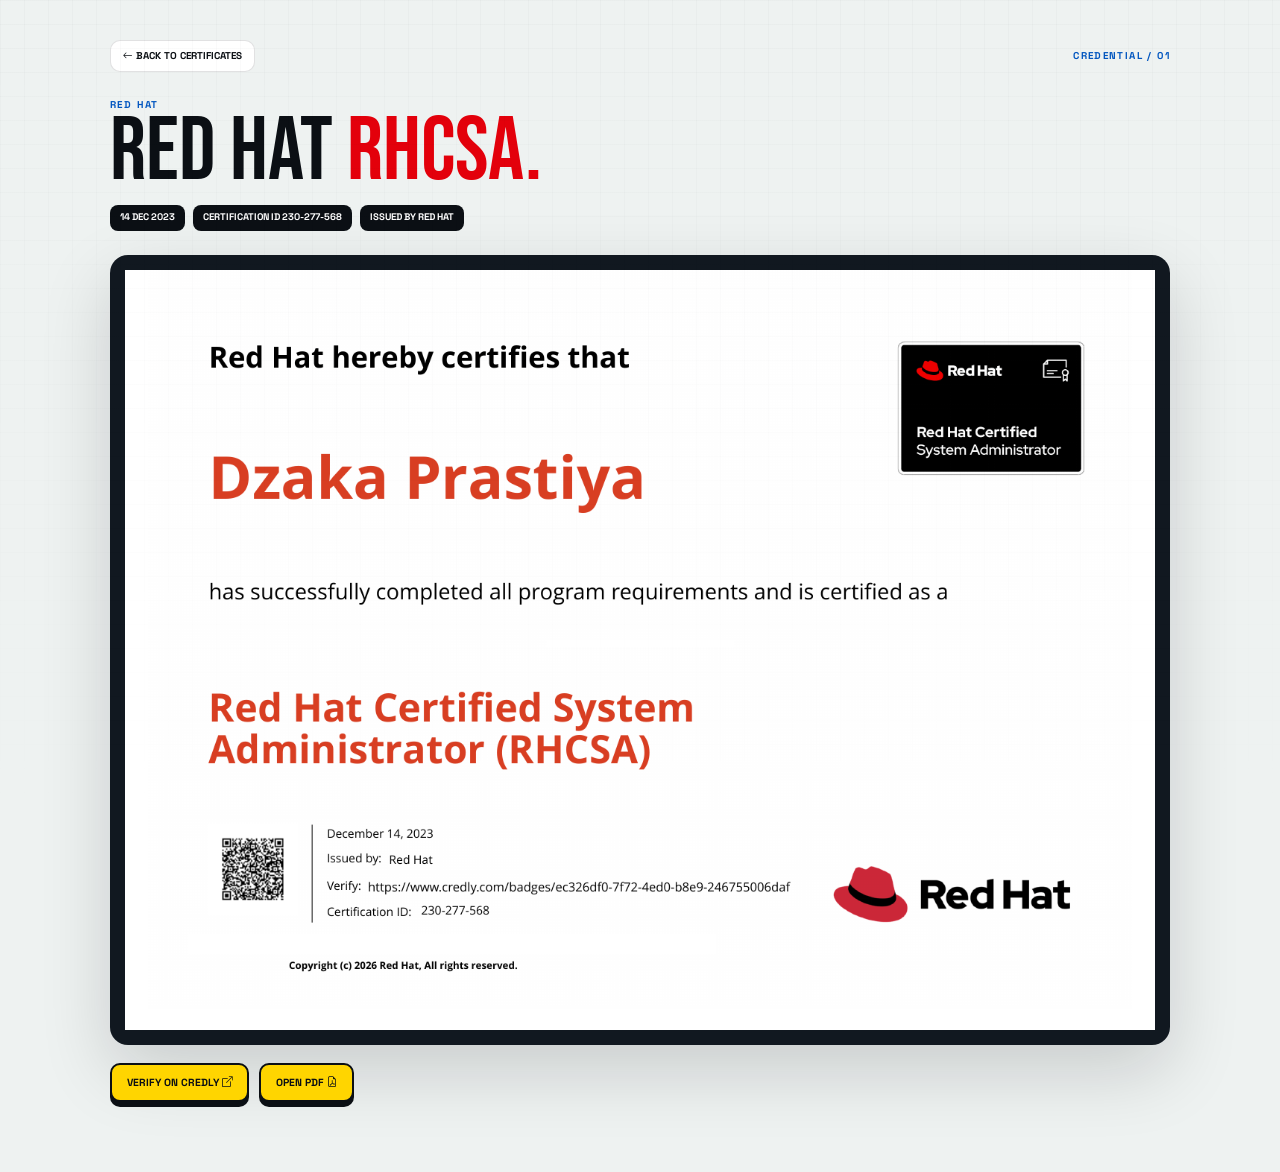
==== certificate_rhcsa.html @ 118bd5fe "Initial commit: Redesigned portfolio hero component" ====
<!DOCTYPE html>
<html lang="id"><head><meta charset="utf-8"><meta name="viewport" content="width=device-width, initial-scale=1"><title>RHCSA — Dzaka Prastiya</title><link rel="icon" href="assets/img/decor/logo.svg"><link href="https://fonts.googleapis.com/css2?family=Bebas+Neue&family=Inter:wght@400;600;700;800&family=Space+Grotesk:wght@500;700;800&display=swap" rel="stylesheet"><link href="assets/vendor/bootstrap-icons/bootstrap-icons.css" rel="stylesheet"><link href="assets/css/style.css" rel="stylesheet"><style>body{background:#eef2f1}.cert-detail{max-width:1100px;margin:auto;padding:40px 20px 70px}.top{display:flex;justify-content:space-between;align-items:center;gap:15px;margin-bottom:28px}.back{font:800 .62rem/1 var(--grotesk);padding:10px 12px;background:#fff;border-radius:10px;border:1px solid var(--line)}.code{font:800 .62rem/1 var(--grotesk);letter-spacing:.14em;color:var(--blue)}.cert-detail h1{font:400 clamp(3.2rem,7vw,6rem)/.84 var(--display);margin:5px 0}.cert-detail h1 span{color:var(--red)}.cert-meta{display:flex;flex-wrap:wrap;gap:8px;margin:15px 0 24px}.cert-meta span{padding:8px 10px;background:var(--ink);color:#fff;border-radius:8px;font:700 .6rem/1 var(--grotesk)}.cert-view{background:#111820;border-radius:18px;padding:15px;box-shadow:var(--shadow)}.cert-view img{width:100%;max-height:760px;object-fit:contain;background:#fff}.cert-actions{display:flex;gap:10px;flex-wrap:wrap;margin-top:18px}.cert-actions a{padding:12px 15px;border-radius:10px;border:2px solid var(--ink);background:var(--yellow);box-shadow:0 5px 0 var(--ink);font:800 .65rem/1 var(--grotesk)}</style></head><body><main class="cert-detail"><div class="top"><a class="back" href="index.html#certificates"><i class="bi bi-arrow-left"></i> BACK TO CERTIFICATES</a><div class="code">CREDENTIAL / 01</div></div><div class="code">RED HAT</div><h1>RED HAT <span>RHCSA.</span></h1><div class="cert-meta"><span>14 DEC 2023</span><span>CERTIFICATION ID 230-277-568</span><span>ISSUED BY RED HAT</span></div><div class="cert-view"><img src="assets/img/certificates/rhcsa.png" alt="Sertifikat Red Hat Certified System Administrator Dzaka Prastiya"></div><div class="cert-actions"><a href="https://www.credly.com/badges/ec326df0-7f72-4ed0-b8e9-246755006daf" target="_blank" rel="noopener noreferrer">VERIFY ON CREDLY <i class="bi bi-box-arrow-up-right"></i></a><a href="assets/img/certificates/RHCSA-Dzaka.pdf" target="_blank">OPEN PDF <i class="bi bi-file-earmark-pdf"></i></a></div></main></body></html>
---- assets/css/style.css ----
/*
  Dzaka Prastiya Portfolio UI
  ------------------------------------------
  UI layer dirombak total, tetapi class/ID hooks yang dibutuhkan
  main.js (navbar, scrollto, typed, Waypoint, Isotope, GLightbox,
  Swiper, AOS, PureCounter, back-to-top) tetap dipertahankan.
*/

:root {
  --ink: #0b0f14;
  --ink-2: #111820;
  --paper: #f3f5f4;
  --paper-2: #e7ece9;
  --white: #ffffff;
  --yellow: #ffd500;
  --red: #e3000b;
  --blue: #0055bf;
  --green: #00a651;
  --muted: #6c737d;
  --line: rgba(11, 15, 20, .12);
  --line-dark: rgba(255,255,255,.13);
  --shadow: 0 26px 70px rgba(11, 15, 20, .16);
  --shadow-sm: 0 10px 28px rgba(11, 15, 20, .12);
  --radius: 20px;
  --sans: "Inter", sans-serif;
  --grotesk: "Space Grotesk", sans-serif;
  --display: "Bebas Neue", sans-serif;
  --sidebar: 292px;
}

html { scroll-behavior: smooth; }
body {
  margin: 0;
  font-family: var(--sans);
  color: var(--ink);
  background: var(--paper);
  overflow-x: hidden;
}
body::before {
  content: "";
  position: fixed;
  inset: 0;
  pointer-events: none;
  z-index: 0;
  background:
    linear-gradient(rgba(11,15,20,.018) 1px, transparent 1px),
    linear-gradient(90deg, rgba(11,15,20,.018) 1px, transparent 1px);
  background-size: 24px 24px;
  mask-image: linear-gradient(to bottom, black, transparent 94%);
}
* { box-sizing: border-box; }
a { text-decoration: none; color: inherit; }
img { display: block; max-width: 100%; }
button, input, textarea { font: inherit; }
section { scroll-margin-top: 20px; position: relative; }
::selection { background: var(--yellow); color: var(--ink); }

.workshop-noise {
  position: fixed;
  inset: 0;
  pointer-events: none;
  z-index: 9996;
  opacity: .04;
  background-image: url("data:image/svg+xml,%3Csvg xmlns='http://www.w3.org/2000/svg' width='180' height='180' viewBox='0 0 180 180'%3E%3Cfilter id='n'%3E%3CfeTurbulence type='fractalNoise' baseFrequency='.85' numOctaves='4' stitchTiles='stitch'/%3E%3C/filter%3E%3Crect width='100%25' height='100%25' filter='url(%23n)' opacity='.23'/%3E%3C/svg%3E");
}
.cursor-dot {
  position: fixed;
  left: 0; top: 0;
  width: 18px; height: 18px;
  border: 2px solid var(--yellow);
  background: rgba(255,213,0,.10);
  border-radius: 4px;
  transform: translate3d(-100px,-100px,0);
  pointer-events: none;
  z-index: 10000;
  transition: width .18s, height .18s, border-radius .18s, background .18s, margin .18s;
  margin: -9px 0 0 -9px;
}
.cursor-dot::before {
  content: "";
  position: absolute;
  width: 5px; height: 5px;
  border-radius: 50%;
  background: var(--yellow);
  top: 4px; left: 4px;
}
.cursor-dot.is-hovering {
  width: 32px; height: 32px; margin: -16px 0 0 -16px;
  border-radius: 50%;
  background: rgba(255,213,0,.18);
}

/* ===== Sidebar / Navbar ===== */
#header {
  position: fixed;
  inset: 0 auto 0 0;
  width: var(--sidebar);
  padding: 24px 18px;
  background: var(--ink);
  color: var(--white);
  z-index: 9997;
  border-right: 1px solid rgba(255,255,255,.08);
  overflow-y: auto;
  box-shadow: 18px 0 50px rgba(0,0,0,.12);
}
.header-inner { min-height: 100%; }
.profile { text-align: left; padding: 2px 8px 18px; }
.profile-frame {
  position: relative;
  width: 116px; height: 116px;
  padding: 8px;
  margin: 0 auto 14px;
  background: var(--yellow);
  clip-path: polygon(7% 0,93% 0,100% 7%,100% 93%,93% 100%,7% 100%,0 93%,0 7%);
  box-shadow: 0 12px 0 rgba(0,0,0,.24);
}
.profile-frame img {
  width: 100%; height: 100%; object-fit: cover; object-position: 50% 32%;
  clip-path: polygon(5% 0,95% 0,100% 5%,100% 95%,95% 100%,5% 100%,0 95%,0 5%);
}
.profile-corner { position: absolute; width: 7px; height: 7px; border-radius: 50%; background: rgba(255,255,255,.8); z-index: 2; }
.profile-corner--tl { top: 12px; left: 12px; }
.profile-corner--tr { top: 12px; right: 12px; }
.profile-corner--bl { bottom: 12px; left: 12px; }
.profile-corner--br { bottom: 12px; right: 12px; }
.profile-kicker { text-align:center; color: var(--yellow); font: 700 .68rem/1 var(--grotesk); letter-spacing:.18em; }
.profile h1 { margin: 8px 0 5px; font: 400 2.25rem/.84 var(--display); letter-spacing:.02em; text-align:center; }
.profile h1 span { color: var(--white); }
.profile-role { margin: 10px 0 0; color: rgba(255,255,255,.55); font: 600 .64rem/1.55 var(--grotesk); letter-spacing:.16em; text-align:center; }
.profile .social-links a {
  display:inline-flex; align-items:center; justify-content:center;
  width:38px; height:38px; margin:0 3px;
  border:1px solid rgba(255,255,255,.13); color:#fff; background:#121921;
  border-radius:10px; transition:.25s;
}
.profile .social-links a:hover { transform:translateY(-3px); background:var(--yellow); color:var(--ink); border-color:var(--yellow); }
.nav-section-label { padding: 15px 12px 9px; color:rgba(255,255,255,.34); font:700 .6rem/1 var(--grotesk); letter-spacing:.18em; }
.nav-menu { padding: 0; }
.nav-menu * { margin:0; padding:0; list-style:none; }
.nav-menu ul { display:grid; gap:4px; }
.nav-menu a {
  display:grid; grid-template-columns:22px 1fr auto; gap:11px; align-items:center;
  padding:12px 12px; color:rgba(255,255,255,.57); border:1px solid transparent;
  border-radius:12px; font:600 .82rem/1 var(--grotesk); transition:.25s;
}
.nav-menu a i { font-size: 18px; color:rgba(255,255,255,.32); transition:.25s; }
.nav-menu a b { font:600 .6rem/1 var(--grotesk); color:rgba(255,255,255,.2); }
.nav-menu a:hover, .nav-menu .active { color:var(--ink); background:var(--yellow); border-color:var(--yellow); transform:translateX(4px); }
.nav-menu a:hover i, .nav-menu .active i, .nav-menu a:hover b, .nav-menu .active b { color:var(--ink); }
.sidebar-footer { padding:16px 10px 6px; border-top:1px solid rgba(255,255,255,.08); }
.status-line { display:flex; align-items:center; gap:7px; color:rgba(255,255,255,.7); font:700 .57rem/1.2 var(--grotesk); letter-spacing:.08em; }
.status-dot { width:7px; height:7px; display:inline-block; border-radius:50%; background:var(--green); box-shadow:0 0 0 5px rgba(0,166,81,.1), 0 0 18px rgba(0,166,81,.6); }
.sidebar-footer small { display:block; margin-top:8px; color:rgba(255,255,255,.3); font-size:.65rem; }
.mobile-nav-toggle {
  position:fixed; right:16px; top:16px; z-index:9999; width:46px; height:46px;
  display:flex; align-items:center; justify-content:center; color:var(--ink); background:var(--yellow);
  border:2px solid var(--ink); border-radius:12px; box-shadow:0 6px 0 var(--ink); cursor:pointer;
}
.mobile-nav-active { overflow:hidden; }

#main { margin-left: var(--sidebar); min-width:0; position:relative; z-index:1; }
.container-fluid { width:100%; padding-left:clamp(22px,4vw,72px); padding-right:clamp(22px,4vw,72px); }
.section-shell { max-width: 1420px; margin:0 auto; }
.section-block { padding: 110px 0; }
.section-dark { background:var(--ink); color:var(--white); }
.section-blueprint { background: linear-gradient(180deg,#eaf1f8 0%,#f3f5f4 100%); }
.section-contact { background:var(--ink-2); color:var(--white); }
.section-code { color:var(--blue); font:700 .67rem/1 var(--grotesk); letter-spacing:.16em; }
.section-heading { max-width:900px; margin-bottom:48px; }
.section-heading--light .section-code { color:var(--yellow); }
.section-heading h2 { margin:10px 0 12px; font:400 clamp(3rem,7vw,6rem)/.84 var(--display); letter-spacing:.02em; }
.section-heading h2 span { color:var(--red); }
.section-heading--light h2 span { color:var(--yellow); }
.section-heading p { max-width:760px; margin:0; color:var(--muted); font-size:.95rem; line-height:1.9; }
.section-heading--light p { color:rgba(255,255,255,.56); }

/* ===== Hero ===== */
.hero-section { min-height:100vh; background:var(--paper); overflow:hidden; }
.hero-grid-bg {
  position:absolute; inset:0; opacity:.75;
  background:
    linear-gradient(rgba(0,85,191,.08) 1px, transparent 1px),
    linear-gradient(90deg, rgba(0,85,191,.08) 1px, transparent 1px);
  background-size:40px 40px;
  mask-image:linear-gradient(to right, black 0%,black 50%,transparent 93%);
}
.hero-grid-glow {
  position:absolute; width:60vw; height:60vw; max-width:850px; max-height:850px; right:-10%; top:8%;
  background:radial-gradient(circle,rgba(255,213,0,.26),rgba(0,85,191,.08) 35%,transparent 70%);
  filter:blur(4px);
}
.hero-shell { position:relative; z-index:2; padding-top:80px; padding-bottom:50px; }
.hero-eyebrow { display:flex; align-items:center; gap:10px; margin:22px 0 18px; color:#626a74; font:700 .68rem/1 var(--grotesk); letter-spacing:.16em; }
.hero-title { margin:0; font:400 clamp(4.6rem,10vw,9rem)/.77 var(--display); letter-spacing:.025em; }
.hero-title span { color:var(--red); -webkit-text-stroke:1px var(--ink); text-shadow:6px 7px 0 rgba(11,15,20,.11); }
.hero-copy { max-width:720px; margin:28px 0 0; color:#5d6570; font-size:1rem; line-height:1.9; }
.hero-copy strong { color:var(--ink); }
.hero-actions { display:flex; flex-wrap:wrap; gap:12px; margin-top:30px; }
.btn-brick {
  position:relative; display:inline-flex; align-items:center; justify-content:center; gap:9px;
  min-height:52px; padding:0 20px; border-radius:12px; border:2px solid var(--ink);
  font:800 .76rem/1 var(--grotesk); letter-spacing:.08em; box-shadow:0 7px 0 var(--ink); transition:.18s;
}
.btn-brick:hover { color:var(--ink); transform:translateY(-3px); box-shadow:0 10px 0 var(--ink); }
.btn-brick:active { transform:translateY(2px); box-shadow:0 3px 0 var(--ink); }
.btn-yellow { background:var(--yellow); color:var(--ink); }
.btn-dark { background:var(--ink); color:var(--white); }
.btn-dark:hover { color:var(--white); }
.btn-stud { width:9px; height:9px; border-radius:50%; background:rgba(255,255,255,.7); box-shadow:inset 0 -1px 0 rgba(11,15,20,.22); }
.btn-yellow .btn-stud { background:rgba(11,15,20,.16); }
.hero-stats { display:grid; grid-template-columns:repeat(3,1fr); max-width:760px; border-top:1px solid var(--line); margin-top:42px; }
.hero-stats > div { padding:14px 15px 0 0; min-width:0; }
.hero-stats span { display:block; color:#9299a0; font:700 .57rem/1 var(--grotesk); letter-spacing:.16em; }
.hero-stats strong { display:block; margin-top:7px; font:700 .72rem/1.25 var(--grotesk); }
.hero-portrait-wrap { position:relative; max-width:520px; margin:0 auto; padding:30px 0 50px; }
.portrait-card { position:relative; background:transparent; border:none; box-shadow:none; }
.portrait-status { position:absolute; top:16px; left:16px; z-index:5; display:flex; align-items:center; gap:8px; }
.status-led { display:inline-block; width:8px; height:8px; border-radius:50%; background:var(--green); box-shadow:0 0 0 4px rgba(0,166,81,.15), 0 0 12px rgba(0,166,81,.6); animation:led-pulse 2s ease-in-out infinite; }
.status-text { color:var(--ink); font:700 .57rem/1 var(--grotesk); letter-spacing:.12em; }
.portrait-image-wrap { position:relative; overflow:hidden; background:#2a3d4d; aspect-ratio:.75; border:10px solid #3d4d5c; border-radius:8px; box-shadow:0 20px 50px rgba(11,15,20,.18), inset 0 1px 0 rgba(255,255,255,.08); transform:rotate(1.2deg); animation:portrait-frame-in 0.8s cubic-bezier(.2,.8,.2,1); transition:transform .5s cubic-bezier(.2,.8,.2,1), box-shadow .5s; }
.portrait-image-wrap:hover { transform:rotate(1.2deg) scale(1.015); box-shadow:0 28px 65px rgba(11,15,20,.26), inset 0 1px 0 rgba(255,255,255,.12); }
.portrait-image-wrap img { width:100%; height:100%; object-fit:cover; object-position:50% 37%; filter:saturate(.98) contrast(1.02); animation:portrait-fade-in 0.9s cubic-bezier(.2,.8,.2,1) 0.15s both; transition:transform .5s cubic-bezier(.2,.8,.2,1); }
.portrait-image-wrap:hover img { transform:scale(1.015); }
.portrait-info { margin-top:18px; padding:0 4px; animation:portrait-info-in 0.6s cubic-bezier(.2,.8,.2,1) 0.35s both; }
.portrait-name { margin:0; color:var(--ink); font:800 1.35rem/1.1 var(--grotesk); letter-spacing:.06em; }
.portrait-title { margin:5px 0 12px; color:var(--muted); font:700 .78rem/1.3 var(--grotesk); letter-spacing:.08em; text-transform:uppercase; }
.portrait-meta { display:flex; flex-wrap:wrap; gap:6px; margin-bottom:10px; }
.portrait-meta span { padding:4px 7px; border-radius:6px; border:1px solid rgba(11,15,20,.14); background:#f8f9f8; color:#5b636d; font:600 .55rem/1 var(--grotesk); letter-spacing:.08em; text-transform:uppercase; }
.portrait-location { color:#868e98; font:500 .68rem/1.4 var(--grotesk); letter-spacing:.05em; }
.portrait-accent-brick { position:absolute; z-index:2; display:grid; gap:6px; }
.portrait-accent-brick span { width:28px; height:22px; border-radius:5px; border:2px solid var(--ink); box-shadow:0 3px 0 var(--ink); position:relative; }
.portrait-accent-brick span::before { content:""; position:absolute; width:7px; height:7px; border-radius:50%; top:3px; left:4px; background:rgba(255,255,255,.5); box-shadow:12px 0 0 rgba(255,255,255,.5); }
.portrait-accent-brick--top { right:12px; top:8px; grid-template-columns:28px; }
.portrait-accent-brick--top span { background:var(--yellow); }
.portrait-accent-brick--bottom { left:12px; bottom:-25px; grid-template-columns:repeat(2,28px); }
.portrait-accent-brick--bottom span:nth-child(1) { background:var(--red); }
.portrait-accent-brick--bottom span:nth-child(2) { background:var(--blue); }

/* ===== Cards / About ===== */
.about-grid { display:grid; grid-template-columns:1.4fr .7fr .7fr; gap:18px; }
.lego-card { position:relative; overflow:hidden; background:var(--white); border:1px solid rgba(11,15,20,.08); border-radius:var(--radius); box-shadow:var(--shadow-sm); }
.brick-topline { display:flex; gap:9px; padding:13px 15px 4px; }
.brick-topline span { width:17px; height:17px; border-radius:50%; background:var(--yellow); box-shadow:inset 0 -2px 2px rgba(11,15,20,.17); }
.about-card { padding:0 24px 26px; }
.about-card--large h3 { max-width:600px; font:700 clamp(1.8rem,4vw,3.2rem)/1 var(--grotesk); margin:11px 0 14px; }
.about-card p { color:#5b636d; line-height:1.85; font-size:.93rem; }
.card-code { margin-top:15px; color:var(--blue); font:800 .6rem/1 var(--grotesk); letter-spacing:.13em; }
.about-tags, .skill-tags, .experience-tags { display:flex; flex-wrap:wrap; gap:7px; margin-top:18px; }
.about-tags span, .skill-tags span, .experience-tags span { padding:7px 8px; border-radius:8px; border:1px solid rgba(11,15,20,.12); background:#f4f6f5; color:#343b44; font:700 .58rem/1 var(--grotesk); }
.about-card--accent { background:var(--yellow); }
.quote-mark { margin-top:16px; font:400 7rem/.5 var(--display); color:var(--red); }
.statement { margin:25px 0 22px; color:var(--ink)!important; font:400 3rem/.8 var(--display)!important; letter-spacing:.03em; }
.signal-bars { display:flex; align-items:flex-end; gap:5px; height:50px; }
.signal-bars span { width:8px; background:var(--ink); border-radius:4px 4px 1px 1px; animation:signal 1.2s ease-in-out infinite; }
.signal-bars span:nth-child(1){height:20px}.signal-bars span:nth-child(2){height:33px;animation-delay:.1s}.signal-bars span:nth-child(3){height:42px;animation-delay:.2s}.signal-bars span:nth-child(4){height:25px;animation-delay:.3s}.signal-bars span:nth-child(5){height:47px;animation-delay:.4s}.signal-bars span:nth-child(6){height:31px;animation-delay:.5s}.signal-bars span:nth-child(7){height:40px;animation-delay:.6s}
.about-card--stats { padding-top:6px; }
.quick-stat { padding:16px 0; border-top:1px dashed rgba(11,15,20,.15); }
.quick-stat strong { display:block; font:400 clamp(1.8rem,3vw,2.6rem)/1 var(--display); }
.quick-stat span { display:block; margin-top:4px; color:#7f8790; font:700 .55rem/1 var(--grotesk); letter-spacing:.11em; }

/* ===== Skills ===== */
.skills-grid { display:grid; grid-template-columns:repeat(3,1fr); gap:16px; }
.skill-lane { padding:20px; background:#121820; border:1px solid rgba(255,255,255,.1); border-radius:16px; box-shadow:0 18px 40px rgba(0,0,0,.18); }
.skill-head { display:flex; align-items:center; justify-content:space-between; gap:10px; color:white; font:800 .68rem/1 var(--grotesk); letter-spacing:.08em; }
.skill-head i { color:var(--yellow); font-size:21px; }
.skill-tags span { color:rgba(255,255,255,.65); border-color:rgba(255,255,255,.08); background:#0e1319; }
.progress { margin-top:18px; }
.skill { display:flex; justify-content:space-between; color:rgba(255,255,255,.35); font:700 .52rem/1 var(--grotesk); letter-spacing:.11em; }
.skill .val { color:var(--green); font-style:normal; }
.progress-bar-wrap { margin-top:8px; height:12px; padding:2px; background:#0d1116; border:1px solid rgba(255,255,255,.08); border-radius:7px; overflow:hidden; }
.progress-bar { width:0; height:100%; background:linear-gradient(90deg,var(--yellow) 0 25%,var(--red) 25% 50%,var(--blue) 50% 75%,var(--green) 75% 100%); border-radius:4px; box-shadow:0 0 24px rgba(255,213,0,.23); transition:width 1.4s cubic-bezier(.2,.9,.2,1); }

/* ===== Experience ===== */
.experience-list { display:grid; gap:18px; }
.experience-item { display:grid; grid-template-columns:56px 280px 1fr; gap:18px; align-items:stretch; padding:16px; background:var(--white); border:1px solid var(--line); border-radius:18px; box-shadow:var(--shadow-sm); }
.experience-index { display:grid; place-items:center; align-self:start; width:56px; height:56px; background:var(--yellow); border:2px solid var(--ink); border-radius:12px; box-shadow:0 6px 0 var(--ink); font:800 .7rem/1 var(--grotesk); }
.experience-image { min-height:230px; border-radius:13px; overflow:hidden; background:#dfe6ea; }
.experience-image img { width:100%; height:100%; object-fit:cover; }
.experience-placeholder { display:grid; place-items:center; background:linear-gradient(135deg,var(--blue),#102542); color:var(--yellow); font-size:64px; }
.experience-copy { padding:4px 18px 8px 4px; }
.experience-meta { display:flex; flex-wrap:wrap; gap:8px; color:#848b93; font:700 .58rem/1 var(--grotesk); letter-spacing:.1em; text-transform:uppercase; }
.experience-meta span:first-child { color:var(--red); }
.experience-copy h3 { margin:10px 0 5px; font:700 clamp(1.55rem,3vw,2.2rem)/1.05 var(--grotesk); }
.experience-copy h3 em { color:#9298a0; font-style:normal; font-size:.72em; }
.experience-copy h4 { margin:0 0 10px; font:800 .72rem/1.3 var(--grotesk); color:var(--blue); text-transform:uppercase; letter-spacing:.08em; }
.experience-copy p, .experience-copy li { color:#606872; font-size:.88rem; line-height:1.75; }
.experience-copy ul { padding-left:17px; margin:7px 0 0; }
.education-block { margin-top:24px; }
.education-card { padding:25px; }
.education-grid { display:grid; grid-template-columns:1.1fr .65fr 1fr; gap:20px; margin-top:16px; }
.education-grid div { padding-top:15px; border-top:1px dashed rgba(11,15,20,.16); }
.education-grid span { color:#8a9198; font:700 .56rem/1 var(--grotesk); letter-spacing:.14em; }
.education-grid strong { display:block; margin-top:8px; font:800 1rem/1.2 var(--grotesk); }
.education-grid small { display:block; margin-top:7px; color:#707781; font-size:.78rem; line-height:1.5; }

/* ===== Portfolio / Isotope / GLightbox ===== */
#portfolio-flters { display:flex; flex-wrap:wrap; justify-content:center; gap:8px; margin:0 0 32px; padding:0; list-style:none; }
#portfolio-flters li { cursor:pointer; padding:9px 13px; border:1px solid rgba(11,15,20,.14); background:white; border-radius:9px; color:#4d5660; font:800 .61rem/1 var(--grotesk); letter-spacing:.1em; transition:.2s; }
#portfolio-flters li:hover, #portfolio-flters li.filter-active { background:var(--ink); color:var(--yellow); border-color:var(--ink); }
.portfolio-wrap { position:relative; overflow:hidden; height:100%; border-radius:18px; background:var(--ink); box-shadow:var(--shadow); }
.project-card { min-height:370px; }
.project-media { position:absolute; inset:0; }
.project-media img { width:100%; height:100%; object-fit:cover; transition:transform .7s cubic-bezier(.2,.9,.2,1), filter .7s; }
.project-media--manga img { object-position:50% 35%; }
.project-stamp { position:absolute; top:16px; left:16px; padding:8px 10px; background:var(--yellow); color:var(--ink); border:2px solid var(--ink); border-radius:7px; box-shadow:0 5px 0 var(--ink); font:800 .58rem/1 var(--grotesk); }
.project-overlay { position:absolute; inset:auto 0 0; padding:25px; background:linear-gradient(to top,rgba(11,15,20,.98) 0%,rgba(11,15,20,.76) 65%,transparent 100%); color:white; display:flex; align-items:flex-end; justify-content:space-between; gap:20px; min-height:52%; }
.project-overlay small { color:var(--yellow); font:800 .57rem/1 var(--grotesk); letter-spacing:.15em; }
.project-overlay h3 { margin:6px 0 7px; font:700 1.55rem/1.02 var(--grotesk); }
.project-overlay p { margin:0; color:rgba(255,255,255,.56); font-size:.79rem; line-height:1.55; max-width:520px; }
.project-actions { display:flex; gap:8px; flex:0 0 auto; }
.project-actions a { width:42px; height:42px; display:grid; place-items:center; border-radius:10px; border:1px solid rgba(255,255,255,.14); background:rgba(255,255,255,.05); color:white; transition:.2s; }
.project-actions a:hover { background:var(--yellow); border-color:var(--yellow); color:var(--ink); }
.hidden-gallery { display:none; }
.project-card:hover .project-media img { transform:scale(1.045); filter:saturate(1.07) contrast(1.04); }
.project-card.is-snapped { transform:translateY(2px) scale(.995); }
.project-note { margin-top:18px; color:#69727d; font:600 .7rem/1.5 var(--grotesk); display:flex; gap:9px; align-items:flex-start; }
.note-dot { width:8px; height:8px; border-radius:50%; background:var(--red); margin-top:4px; box-shadow:0 0 0 5px rgba(227,0,11,.09); }

/* ===== Certificates ===== */
.certificate-card { background:#111820; }
.certificate-media { background:#f7f7f7; min-height:320px; display:grid; place-items:center; padding:12px; }
.certificate-media img { width:100%; height:100%; max-height:430px; object-fit:contain; }
.certificate-body { padding:18px 18px 20px; color:white; }
.certificate-meta { display:flex; justify-content:space-between; gap:15px; color:rgba(255,255,255,.42); font:800 .57rem/1 var(--grotesk); letter-spacing:.1em; }
.certificate-meta span:first-child { color:var(--yellow); }
.certificate-body h3 { margin:11px 0 9px; font:700 1.35rem/1.1 var(--grotesk); }
.certificate-body p { margin:0; color:rgba(255,255,255,.56); font-size:.8rem; }
.certificate-actions { display:flex; flex-wrap:wrap; gap:8px; margin-top:16px; }
.certificate-actions a { display:inline-flex; align-items:center; gap:6px; padding:9px 12px; border:1px solid rgba(255,255,255,.12); border-radius:9px; color:white; font:700 .61rem/1 var(--grotesk); }
.certificate-actions a:hover { background:var(--yellow); color:var(--ink); border-color:var(--yellow); }

/* ===== Organizations ===== */
.org-grid { display:grid; grid-template-columns:1fr 1fr; gap:18px; }
.org-card { padding:25px; }
.org-index { display:inline-grid; place-items:center; width:40px; height:40px; border-radius:11px; background:var(--blue); color:white; font:800 .66rem/1 var(--grotesk); }
.org-card h3 { margin:16px 0 7px; font:700 1.28rem/1.15 var(--grotesk); }
.org-card p { color:var(--red); font:800 .61rem/1.3 var(--grotesk); letter-spacing:.08em; }
.org-card li { color:#68707a; font-size:.84rem; line-height:1.7; }

/* ===== Contact ===== */
.contact-grid { display:grid; grid-template-columns:.8fr 1.2fr; gap:18px; }
.contact-console, .contact-form-wrap { border:1px solid var(--line-dark); border-radius:18px; background:#111820; box-shadow:0 24px 50px rgba(0,0,0,.2); }
.contact-console { padding:9px; }
.console-top, .form-console-header { display:flex; justify-content:space-between; gap:15px; padding:14px 12px; color:rgba(255,255,255,.38); font:800 .58rem/1 var(--grotesk); letter-spacing:.14em; }
.console-top span:first-child, .form-console-header span:first-child { color:var(--yellow); }
.contact-row { display:flex; align-items:center; gap:13px; padding:18px 12px; color:white; border-top:1px solid rgba(255,255,255,.07); transition:.2s; }
.contact-row i:first-child { color:var(--yellow); font-size:19px; }
.contact-row > div { flex:1; min-width:0; }
.contact-row small { display:block; color:rgba(255,255,255,.32); font:800 .54rem/1 var(--grotesk); letter-spacing:.13em; }
.contact-row strong { display:block; margin-top:6px; font:700 .82rem/1.35 var(--grotesk); word-break:break-word; }
.contact-row > i:last-child { color:rgba(255,255,255,.28); }
.contact-row:hover { background:rgba(255,213,0,.05); padding-left:17px; }
.contact-row--static:hover { padding-left:12px; }
.contact-form-wrap { padding:9px 22px 24px; }
.php-email-form .form-group { margin-top:16px; }
.php-email-form label { display:block; margin-bottom:7px; color:rgba(255,255,255,.42); font:800 .56rem/1 var(--grotesk); letter-spacing:.12em; }
.php-email-form .form-control { width:100%; min-height:48px; padding:13px 14px; border:1px solid rgba(255,255,255,.1); border-radius:10px; background:#0d1319; color:white; outline:none; font-size:.85rem; transition:.2s; }
.php-email-form textarea.form-control { min-height:170px; resize:vertical; }
.php-email-form .form-control:focus { border-color:var(--yellow); box-shadow:0 0 0 4px rgba(255,213,0,.08); }
.php-email-form .loading, .php-email-form .error-message, .php-email-form .sent-message { display:none; }
.php-email-form .btn-brick { margin-top:16px; width:auto; }

/* ===== Footer / Back top ===== */
#footer { margin-left:var(--sidebar); background:var(--ink); color:white; border-top:1px solid rgba(255,255,255,.08); position:relative; z-index:2; }
.footer-inner { max-width:1420px; margin:0 auto; display:flex; justify-content:space-between; gap:20px; flex-wrap:wrap; padding-top:24px; padding-bottom:30px; color:rgba(255,255,255,.38); font:600 .61rem/1.4 var(--grotesk); letter-spacing:.08em; }
.footer-inner strong { color:white; }
.footer-brick { color:var(--yellow); }
.back-to-top { position:fixed; right:22px; bottom:22px; z-index:9996; width:46px; height:46px; border:2px solid var(--ink); border-radius:12px; background:var(--yellow); color:var(--ink); box-shadow:0 6px 0 var(--ink); opacity:0; visibility:hidden; transition:.2s; }
.back-to-top i { font-size:27px; }
.back-to-top.active { opacity:1; visibility:visible; }
.back-to-top:hover { transform:translateY(-3px); }

@keyframes scan { 0%{transform:translateY(-100%)} 100%{transform:translateY(100%)} }
@keyframes signal { 0%,100%{transform:scaleY(.85);opacity:.45} 50%{transform:scaleY(1.04);opacity:1} }
@keyframes led-pulse { 0%,100%{opacity:1;box-shadow:0 0 0 4px rgba(0,166,81,.15),0 0 12px rgba(0,166,81,.6)} 50%{opacity:.7;box-shadow:0 0 0 6px rgba(0,166,81,.25),0 0 16px rgba(0,166,81,.8)} }
@keyframes portrait-frame-in { 0%{transform:rotate(1.2deg) scaleY(.92); opacity:0} 100%{transform:rotate(1.2deg) scaleY(1); opacity:1} }
@keyframes portrait-fade-in { 0%{opacity:0; filter:saturate(.85) contrast(.95)} 100%{opacity:1; filter:saturate(.98) contrast(1.02)} }
@keyframes portrait-info-in { 0%{opacity:0; transform:translateY(8px)} 100%{opacity:1; transform:translateY(0)} }

@media (max-width: 1199px) {
  #header { left:-292px; width:292px; transition:left .35s ease; }
  .mobile-nav-active #header { left:0; }
  #main, #footer { margin-left:0; }
  .hero-section { min-height:auto; padding-top:95px; }
}
@media (max-width: 1100px) {
  .about-grid { grid-template-columns:1fr 1fr; }
  .about-card--large { grid-column:1 / -1; }
  .skills-grid { grid-template-columns:repeat(2,1fr); }
  .experience-item { grid-template-columns:56px 220px 1fr; }
}
@media (max-width: 820px) {
  .section-block { padding:88px 0; }
  .hero-shell { padding-top:50px; }
  .hero-stats { grid-template-columns:1fr; gap:12px; padding-bottom:0; }
  .hero-stats > div { padding-right:0; }
  .hero-portrait-wrap { margin-top:10px; }
  .about-grid, .skills-grid, .org-grid, .contact-grid { grid-template-columns:1fr; }
  .about-card--large { grid-column:auto; }
  .experience-item { grid-template-columns:48px 1fr; }
  .experience-index { width:48px; height:48px; }
  .experience-image { grid-column:2; min-height:240px; }
  .experience-copy { grid-column:2; padding:0 4px 8px; }
  .education-grid { grid-template-columns:1fr; }
  .project-card { min-height:330px; }
}
@media (max-width: 575px) {
  .container-fluid { padding-left:18px; padding-right:18px; }
  .section-heading h2 { font-size:3.3rem; }
  .hero-title { font-size:4.4rem; }
  .hero-actions .btn-brick { width:100%; }
  .hero-portrait-wrap { padding-left:0; padding-right:0; margin-top:30px; }
  .portrait-accent-brick--bottom { display:none; }
  .portrait-accent-brick--top { right:8px; top:4px; }
  .portrait-accent-brick span { width:22px; height:17px; border-width:1.5px; }
  .project-overlay { display:block; }
  .project-actions { margin-top:15px; }
}
@media (pointer: coarse) {
  .cursor-dot { display:none; }
}
@media (prefers-reduced-motion: reduce) {
  html { scroll-behavior:auto; }
  *, *::before, *::after { animation-duration:.001ms !important; animation-iteration-count:1 !important; transition-duration:.001ms !important; }
}

.hero-typed-line { color:#727a84; font:800 .66rem/1.4 var(--grotesk); letter-spacing:.14em; }
.hero-typed-line .typed { color:var(--blue); }
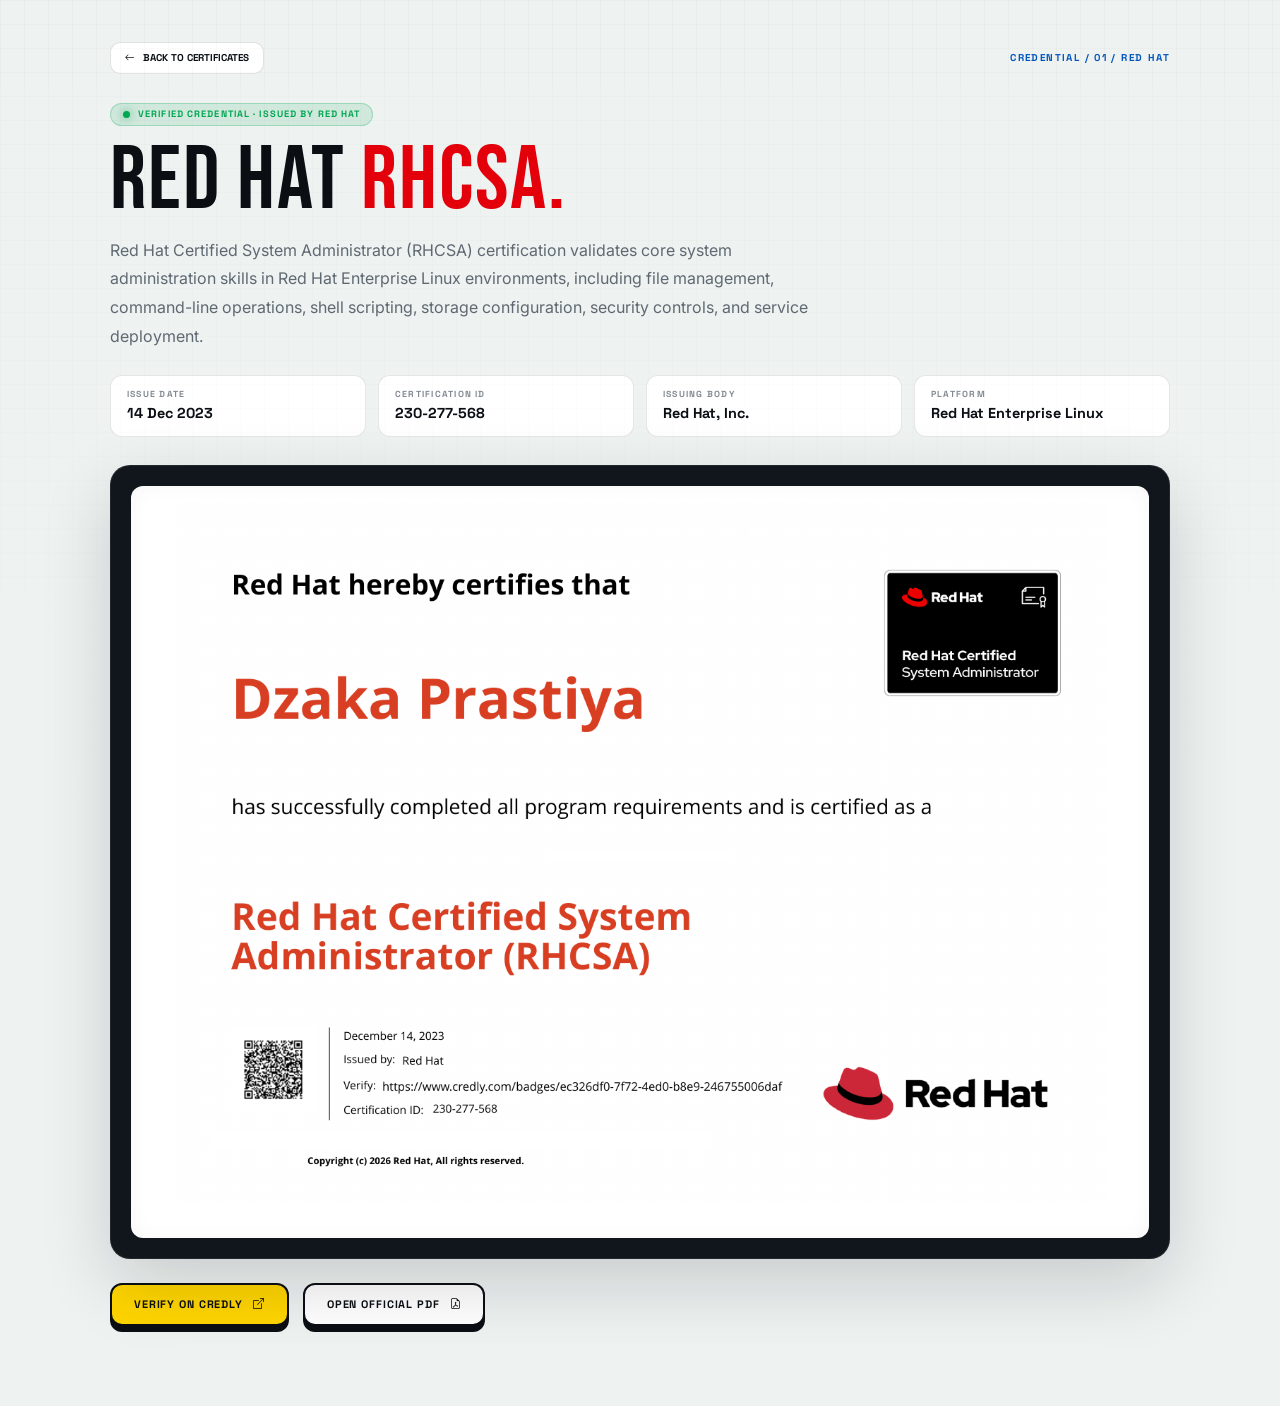
==== commit a740e190: "feat: enhance portfolio UI, add interactive CV download hub, and polish technical sections" ====
--- a/certificate_rhcsa.html
+++ b/certificate_rhcsa.html
@@ -1,2 +1,284 @@
 <!DOCTYPE html>
-<html lang="id"><head><meta charset="utf-8"><meta name="viewport" content="width=device-width, initial-scale=1"><title>RHCSA — Dzaka Prastiya</title><link rel="icon" href="assets/img/decor/logo.svg"><link href="https://fonts.googleapis.com/css2?family=Bebas+Neue&family=Inter:wght@400;600;700;800&family=Space+Grotesk:wght@500;700;800&display=swap" rel="stylesheet"><link href="assets/vendor/bootstrap-icons/bootstrap-icons.css" rel="stylesheet"><link href="assets/css/style.css" rel="stylesheet"><style>body{background:#eef2f1}.cert-detail{max-width:1100px;margin:auto;padding:40px 20px 70px}.top{display:flex;justify-content:space-between;align-items:center;gap:15px;margin-bottom:28px}.back{font:800 .62rem/1 var(--grotesk);padding:10px 12px;background:#fff;border-radius:10px;border:1px solid var(--line)}.code{font:800 .62rem/1 var(--grotesk);letter-spacing:.14em;color:var(--blue)}.cert-detail h1{font:400 clamp(3.2rem,7vw,6rem)/.84 var(--display);margin:5px 0}.cert-detail h1 span{color:var(--red)}.cert-meta{display:flex;flex-wrap:wrap;gap:8px;margin:15px 0 24px}.cert-meta span{padding:8px 10px;background:var(--ink);color:#fff;border-radius:8px;font:700 .6rem/1 var(--grotesk)}.cert-view{background:#111820;border-radius:18px;padding:15px;box-shadow:var(--shadow)}.cert-view img{width:100%;max-height:760px;object-fit:contain;background:#fff}.cert-actions{display:flex;gap:10px;flex-wrap:wrap;margin-top:18px}.cert-actions a{padding:12px 15px;border-radius:10px;border:2px solid var(--ink);background:var(--yellow);box-shadow:0 5px 0 var(--ink);font:800 .65rem/1 var(--grotesk)}</style></head><body><main class="cert-detail"><div class="top"><a class="back" href="index.html#certificates"><i class="bi bi-arrow-left"></i> BACK TO CERTIFICATES</a><div class="code">CREDENTIAL / 01</div></div><div class="code">RED HAT</div><h1>RED HAT <span>RHCSA.</span></h1><div class="cert-meta"><span>14 DEC 2023</span><span>CERTIFICATION ID 230-277-568</span><span>ISSUED BY RED HAT</span></div><div class="cert-view"><img src="assets/img/certificates/rhcsa.png" alt="Sertifikat Red Hat Certified System Administrator Dzaka Prastiya"></div><div class="cert-actions"><a href="https://www.credly.com/badges/ec326df0-7f72-4ed0-b8e9-246755006daf" target="_blank" rel="noopener noreferrer">VERIFY ON CREDLY <i class="bi bi-box-arrow-up-right"></i></a><a href="assets/img/certificates/RHCSA-Dzaka.pdf" target="_blank">OPEN PDF <i class="bi bi-file-earmark-pdf"></i></a></div></main></body></html>
+<html lang="en">
+
+<head>
+  <meta charset="utf-8">
+  <meta name="viewport" content="width=device-width, initial-scale=1">
+  <title>Red Hat Certified System Administrator (RHCSA) — Dzaka Prastiya</title>
+  <link rel="icon" href="assets/img/decor/logo.svg">
+  <link rel="preconnect" href="https://fonts.googleapis.com">
+  <link rel="preconnect" href="https://fonts.gstatic.com" crossorigin>
+  <link
+    href="https://fonts.googleapis.com/css2?family=Bebas+Neue&family=Inter:wght@400;500;600;700;800&family=Space+Grotesk:wght@400;500;600;700&display=swap"
+    rel="stylesheet">
+  <link href="assets/vendor/bootstrap-icons/bootstrap-icons.css" rel="stylesheet">
+  <link href="assets/css/style.css" rel="stylesheet">
+  <style>
+    body.cert-page {
+      background: #eef2f1;
+    }
+
+    .cert-shell {
+      max-width: 1100px;
+      margin: 0 auto;
+      padding: 42px 20px 80px;
+    }
+
+    .cert-top {
+      display: flex;
+      justify-content: space-between;
+      gap: 15px;
+      align-items: center;
+      margin-bottom: 28px;
+    }
+
+    .back-link {
+      display: inline-flex;
+      gap: 8px;
+      align-items: center;
+      padding: 10px 14px;
+      background: #fff;
+      border: 1px solid rgba(11, 15, 20, .12);
+      border-radius: 10px;
+      font: 800 .62rem/1 var(--grotesk);
+      transition: all .25s cubic-bezier(.2,.8,.2,1);
+    }
+
+    .back-link:hover {
+      background: var(--yellow);
+      border-color: var(--yellow);
+      transform: translateY(-2px);
+      box-shadow: 0 6px 16px rgba(255,213,0,.22);
+    }
+
+    .cert-code {
+      color: var(--blue);
+      font: 800 .62rem/1 var(--grotesk);
+      letter-spacing: .14em;
+    }
+
+    .cert-header {
+      margin-bottom: 24px;
+    }
+
+    .cert-status-badge {
+      display: inline-flex;
+      align-items: center;
+      gap: 8px;
+      padding: 6px 12px;
+      border-radius: 20px;
+      background: rgba(0, 166, 81, .12);
+      border: 1px solid rgba(0, 166, 81, .25);
+      color: var(--green);
+      font: 800 .58rem/1 var(--grotesk);
+      letter-spacing: .12em;
+      margin-bottom: 12px;
+    }
+
+    .status-dot-active {
+      width: 7px;
+      height: 7px;
+      border-radius: 50%;
+      background: var(--green);
+      box-shadow: 0 0 10px rgba(0, 166, 81, .8);
+      animation: status-breathe 2.4s ease-in-out infinite;
+    }
+
+    .cert-title {
+      font: 400 clamp(3.2rem, 7vw, 6.2rem)/.84 var(--display);
+      margin: 6px 0 16px;
+      letter-spacing: .02em;
+    }
+
+    .cert-title span {
+      color: var(--red);
+    }
+
+    .cert-meta-grid {
+      display: grid;
+      grid-template-columns: repeat(auto-fit, minmax(180px, 1fr));
+      gap: 12px;
+      margin-bottom: 28px;
+    }
+
+    .meta-box {
+      background: #fff;
+      border: 1px solid rgba(11, 15, 20, .1);
+      border-radius: 12px;
+      padding: 14px 16px;
+      transition: all .25s cubic-bezier(.2,.8,.2,1);
+    }
+
+    .meta-box:hover {
+      transform: translateY(-2px);
+      box-shadow: 0 8px 20px rgba(11, 15, 20, .08);
+      border-color: var(--yellow);
+    }
+
+    .meta-box small {
+      display: block;
+      color: #838a92;
+      font: 700 .55rem/1 var(--grotesk);
+      letter-spacing: .14em;
+      margin-bottom: 6px;
+    }
+
+    .meta-box strong {
+      display: block;
+      color: var(--ink);
+      font: 700 .9rem/1.2 var(--grotesk);
+    }
+
+    .cert-view-card {
+      background: #10161c;
+      border-radius: 20px;
+      padding: 20px;
+      box-shadow: var(--shadow);
+      border: 1px solid rgba(255,255,255,.08);
+      position: relative;
+      overflow: hidden;
+    }
+
+    .cert-image-frame {
+      background: #ffffff;
+      border-radius: 12px;
+      overflow: hidden;
+      display: flex;
+      justify-content: center;
+      align-items: center;
+      padding: 16px;
+      box-shadow: inset 0 0 20px rgba(0,0,0,.04);
+    }
+
+    .cert-image-frame img {
+      width: 100%;
+      max-height: 720px;
+      object-fit: contain;
+      border-radius: 6px;
+      transition: transform .4s cubic-bezier(.2,.8,.2,1);
+    }
+
+    .cert-view-card:hover .cert-image-frame img {
+      transform: scale(1.015);
+    }
+
+    .cert-actions {
+      display: flex;
+      gap: 14px;
+      flex-wrap: wrap;
+      margin-top: 24px;
+    }
+
+    .btn-action-brick {
+      display: inline-flex;
+      align-items: center;
+      gap: 10px;
+      padding: 14px 22px;
+      border-radius: 12px;
+      border: 2px solid var(--ink);
+      font: 800 .68rem/1 var(--grotesk);
+      letter-spacing: .08em;
+      text-transform: uppercase;
+      transition: all .2s cubic-bezier(.2,.8,.2,1);
+      cursor: pointer;
+    }
+
+    .btn-action-yellow {
+      background: var(--yellow);
+      color: var(--ink);
+      box-shadow: 0 6px 0 var(--ink);
+    }
+
+    .btn-action-yellow:hover {
+      background: #ffe033;
+      transform: translateY(-3px);
+      box-shadow: 0 9px 0 var(--ink);
+    }
+
+    .btn-action-yellow:active {
+      transform: translateY(2px);
+      box-shadow: 0 3px 0 var(--ink);
+    }
+
+    .btn-action-dark {
+      background: #fff;
+      color: var(--ink);
+      box-shadow: 0 6px 0 var(--ink);
+    }
+
+    .btn-action-dark:hover {
+      background: #f0f2f1;
+      transform: translateY(-3px);
+      box-shadow: 0 9px 0 var(--ink);
+    }
+
+    .btn-action-dark:active {
+      transform: translateY(2px);
+      box-shadow: 0 3px 0 var(--ink);
+    }
+
+    @media(max-width: 600px) {
+      .btn-action-brick {
+        width: 100%;
+        justify-content: center;
+      }
+    }
+  </style>
+</head>
+
+<body class="cert-page">
+  <main class="cert-shell">
+    <div class="cert-top">
+      <a class="back-link" href="index.html#certificates"><i class="bi bi-arrow-left"></i> BACK TO CERTIFICATES</a>
+      <div class="cert-code">CREDENTIAL / 01 / RED HAT</div>
+    </div>
+
+    <header class="cert-header">
+      <div class="cert-status-badge">
+        <span class="status-dot-active"></span>
+        VERIFIED CREDENTIAL · ISSUED BY RED HAT
+      </div>
+      <h1 class="cert-title">RED HAT <span>RHCSA.</span></h1>
+      <p style="color: #606872; max-width: 720px; line-height: 1.8; margin-top: 8px;">
+        Red Hat Certified System Administrator (RHCSA) certification validates core system administration skills in Red Hat Enterprise Linux environments, including file management, command-line operations, shell scripting, storage configuration, security controls, and service deployment.
+      </p>
+    </header>
+
+    <div class="cert-meta-grid">
+      <div class="meta-box">
+        <small>ISSUE DATE</small>
+        <strong>14 Dec 2023</strong>
+      </div>
+      <div class="meta-box">
+        <small>CERTIFICATION ID</small>
+        <strong>230-277-568</strong>
+      </div>
+      <div class="meta-box">
+        <small>ISSUING BODY</small>
+        <strong>Red Hat, Inc.</strong>
+      </div>
+      <div class="meta-box">
+        <small>PLATFORM</small>
+        <strong>Red Hat Enterprise Linux</strong>
+      </div>
+    </div>
+
+    <div class="cert-view-card">
+      <div class="cert-image-frame">
+        <img src="assets/img/certificates/rhcsa.png" alt="Red Hat Certified System Administrator (RHCSA) Certificate of Dzaka Prastiya">
+      </div>
+    </div>
+
+    <div class="cert-actions">
+      <a href="https://www.credly.com/badges/ec326df0-7f72-4ed0-b8e9-246755006daf" target="_blank"
+        rel="noopener noreferrer" class="btn-action-brick btn-action-yellow">
+        VERIFY ON CREDLY <i class="bi bi-box-arrow-up-right"></i>
+      </a>
+      <a href="assets/img/certificates/RHCSA-Dzaka.pdf" target="_blank" class="btn-action-brick btn-action-dark">
+        OPEN OFFICIAL PDF <i class="bi bi-file-earmark-pdf"></i>
+      </a>
+    </div>
+  </main>
+</body>
+
+</html>
--- a/assets/css/style.css
+++ b/assets/css/style.css
@@ -47,6 +47,7 @@
     linear-gradient(90deg, rgba(11,15,20,.018) 1px, transparent 1px);
   background-size: 24px 24px;
   mask-image: linear-gradient(to bottom, black, transparent 94%);
+  animation: grid-drift 45s linear infinite;
 }
 * { box-sizing: border-box; }
 a { text-decoration: none; color: inherit; }
@@ -55,6 +56,45 @@
 section { scroll-margin-top: 20px; position: relative; }
 ::selection { background: var(--yellow); color: var(--ink); }
 
+/* ===== Polished Scrollbar ===== */
+::-webkit-scrollbar {
+  width: 10px;
+  height: 10px;
+}
+::-webkit-scrollbar-track {
+  background: var(--ink);
+}
+::-webkit-scrollbar-thumb {
+  background: #253342;
+  border-radius: 5px;
+  border: 2px solid var(--ink);
+  transition: background .2s;
+}
+::-webkit-scrollbar-thumb:hover {
+  background: var(--yellow);
+}
+
+/* ===== Scroll Progress Bar ===== */
+.scroll-progress-bar {
+  position: fixed;
+  top: 0;
+  left: 0;
+  height: 3px;
+  width: 0%;
+  background: linear-gradient(90deg, var(--yellow) 0%, var(--red) 50%, var(--blue) 100%);
+  z-index: 10001;
+  pointer-events: none;
+  transition: width .08s linear;
+  box-shadow: 0 0 10px rgba(255, 213, 0, .6);
+}
+
+/* ===== Focus Visibility & Accessibility ===== */
+:focus-visible {
+  outline: 2px solid var(--yellow) !important;
+  outline-offset: 3px !important;
+}
+
+/* ===== Noise Overlay ===== */
 .workshop-noise {
   position: fixed;
   inset: 0;
@@ -63,6 +103,8 @@
   opacity: .04;
   background-image: url("data:image/svg+xml,%3Csvg xmlns='http://www.w3.org/2000/svg' width='180' height='180' viewBox='0 0 180 180'%3E%3Cfilter id='n'%3E%3CfeTurbulence type='fractalNoise' baseFrequency='.85' numOctaves='4' stitchTiles='stitch'/%3E%3C/filter%3E%3Crect width='100%25' height='100%25' filter='url(%23n)' opacity='.23'/%3E%3C/svg%3E");
 }
+
+/* ===== Custom Cursor ===== */
 .cursor-dot {
   position: fixed;
   left: 0; top: 0;
@@ -73,7 +115,7 @@
   transform: translate3d(-100px,-100px,0);
   pointer-events: none;
   z-index: 10000;
-  transition: width .18s, height .18s, border-radius .18s, background .18s, margin .18s;
+  transition: width .22s cubic-bezier(.2,.8,.2,1), height .22s cubic-bezier(.2,.8,.2,1), border-radius .22s, background .22s, margin .22s;
   margin: -9px 0 0 -9px;
 }
 .cursor-dot::before {
@@ -83,11 +125,17 @@
   border-radius: 50%;
   background: var(--yellow);
   top: 4px; left: 4px;
+  transition: top .22s, left .22s;
 }
 .cursor-dot.is-hovering {
-  width: 32px; height: 32px; margin: -16px 0 0 -16px;
+  width: 36px; height: 36px; margin: -18px 0 0 -18px;
   border-radius: 50%;
-  background: rgba(255,213,0,.18);
+  background: rgba(255,213,0,.14);
+  border-color: rgba(255,213,0,.7);
+}
+.cursor-dot.is-hovering::before {
+  top: 50%; left: 50%;
+  transform: translate(-50%, -50%);
 }
 
 /* ===== Sidebar / Navbar ===== */
@@ -113,16 +161,25 @@
   background: var(--yellow);
   clip-path: polygon(7% 0,93% 0,100% 7%,100% 93%,93% 100%,7% 100%,0 93%,0 7%);
   box-shadow: 0 12px 0 rgba(0,0,0,.24);
+  animation: profile-idle-float 5.5s ease-in-out infinite;
 }
 .profile-frame img {
   width: 100%; height: 100%; object-fit: cover; object-position: 50% 32%;
   clip-path: polygon(5% 0,95% 0,100% 5%,100% 95%,95% 100%,5% 100%,0 95%,0 5%);
-}
-.profile-corner { position: absolute; width: 7px; height: 7px; border-radius: 50%; background: rgba(255,255,255,.8); z-index: 2; }
-.profile-corner--tl { top: 12px; left: 12px; }
-.profile-corner--tr { top: 12px; right: 12px; }
-.profile-corner--bl { bottom: 12px; left: 12px; }
-.profile-corner--br { bottom: 12px; right: 12px; }
+  transition: transform .6s cubic-bezier(.2,.8,.2,1);
+}
+.profile-frame:hover img {
+  transform: scale(1.03);
+}
+.profile-corner {
+  position: absolute; width: 7px; height: 7px; border-radius: 50%;
+  background: rgba(255,255,255,.8); z-index: 2;
+  animation: corner-pulse 3.6s ease-in-out infinite;
+}
+.profile-corner--tl { top: 12px; left: 12px; animation-delay: 0s; }
+.profile-corner--tr { top: 12px; right: 12px; animation-delay: 0.9s; }
+.profile-corner--bl { bottom: 12px; left: 12px; animation-delay: 1.8s; }
+.profile-corner--br { bottom: 12px; right: 12px; animation-delay: 2.7s; }
 .profile-kicker { text-align:center; color: var(--yellow); font: 700 .68rem/1 var(--grotesk); letter-spacing:.18em; }
 .profile h1 { margin: 8px 0 5px; font: 400 2.25rem/.84 var(--display); letter-spacing:.02em; text-align:center; }
 .profile h1 span { color: var(--white); }
@@ -131,9 +188,13 @@
   display:inline-flex; align-items:center; justify-content:center;
   width:38px; height:38px; margin:0 3px;
   border:1px solid rgba(255,255,255,.13); color:#fff; background:#121921;
-  border-radius:10px; transition:.25s;
-}
-.profile .social-links a:hover { transform:translateY(-3px); background:var(--yellow); color:var(--ink); border-color:var(--yellow); }
+  border-radius:10px; transition: transform .25s cubic-bezier(.2,.8,.2,1), background .25s, border-color .25s, box-shadow .25s;
+}
+.profile .social-links a:hover {
+  transform:translateY(-3px);
+  background:var(--yellow); color:var(--ink); border-color:var(--yellow);
+  box-shadow: 0 6px 18px rgba(255,213,0,.25);
+}
 .nav-section-label { padding: 15px 12px 9px; color:rgba(255,255,255,.34); font:700 .6rem/1 var(--grotesk); letter-spacing:.18em; }
 .nav-menu { padding: 0; }
 .nav-menu * { margin:0; padding:0; list-style:none; }
@@ -141,20 +202,50 @@
 .nav-menu a {
   display:grid; grid-template-columns:22px 1fr auto; gap:11px; align-items:center;
   padding:12px 12px; color:rgba(255,255,255,.57); border:1px solid transparent;
-  border-radius:12px; font:600 .82rem/1 var(--grotesk); transition:.25s;
-}
-.nav-menu a i { font-size: 18px; color:rgba(255,255,255,.32); transition:.25s; }
-.nav-menu a b { font:600 .6rem/1 var(--grotesk); color:rgba(255,255,255,.2); }
-.nav-menu a:hover, .nav-menu .active { color:var(--ink); background:var(--yellow); border-color:var(--yellow); transform:translateX(4px); }
+  border-radius:12px; font:600 .82rem/1 var(--grotesk);
+  transition: all .25s cubic-bezier(.2,.8,.2,1);
+  position: relative;
+}
+.nav-menu a::before {
+  content: '';
+  position: absolute;
+  left: 0; top: 50%;
+  width: 0; height: 2px;
+  background: var(--yellow);
+  border-radius: 2px;
+  transform: translateY(-50%);
+  transition: width .25s cubic-bezier(.2,.8,.2,1);
+}
+.nav-menu a i { font-size: 18px; color:rgba(255,255,255,.32); transition: all .25s cubic-bezier(.2,.8,.2,1); }
+.nav-menu a b { font:600 .6rem/1 var(--grotesk); color:rgba(255,255,255,.2); transition: color .25s; }
+.nav-menu a:hover, .nav-menu .active {
+  color:var(--ink); background:var(--yellow); border-color:var(--yellow);
+  transform:translateX(4px);
+}
 .nav-menu a:hover i, .nav-menu .active i, .nav-menu a:hover b, .nav-menu .active b { color:var(--ink); }
+.nav-menu a:hover::before, .nav-menu .active::before { width: 0; }
 .sidebar-footer { padding:16px 10px 6px; border-top:1px solid rgba(255,255,255,.08); }
 .status-line { display:flex; align-items:center; gap:7px; color:rgba(255,255,255,.7); font:700 .57rem/1.2 var(--grotesk); letter-spacing:.08em; }
-.status-dot { width:7px; height:7px; display:inline-block; border-radius:50%; background:var(--green); box-shadow:0 0 0 5px rgba(0,166,81,.1), 0 0 18px rgba(0,166,81,.6); }
+.status-dot {
+  width:7px; height:7px; display:inline-block; border-radius:50%;
+  background:var(--green);
+  box-shadow:0 0 0 5px rgba(0,166,81,.1), 0 0 18px rgba(0,166,81,.6);
+  animation: status-breathe 2.8s ease-in-out infinite;
+}
 .sidebar-footer small { display:block; margin-top:8px; color:rgba(255,255,255,.3); font-size:.65rem; }
 .mobile-nav-toggle {
   position:fixed; right:16px; top:16px; z-index:9999; width:46px; height:46px;
   display:flex; align-items:center; justify-content:center; color:var(--ink); background:var(--yellow);
   border:2px solid var(--ink); border-radius:12px; box-shadow:0 6px 0 var(--ink); cursor:pointer;
+  transition: transform .2s cubic-bezier(.2,.8,.2,1), box-shadow .2s;
+}
+.mobile-nav-toggle:hover {
+  transform: translateY(-2px);
+  box-shadow: 0 8px 0 var(--ink);
+}
+.mobile-nav-toggle:active {
+  transform: translateY(2px);
+  box-shadow: 0 3px 0 var(--ink);
 }
 .mobile-nav-active { overflow:hidden; }
 
@@ -168,7 +259,7 @@
 .section-code { color:var(--blue); font:700 .67rem/1 var(--grotesk); letter-spacing:.16em; }
 .section-heading { max-width:900px; margin-bottom:48px; }
 .section-heading--light .section-code { color:var(--yellow); }
-.section-heading h2 { margin:10px 0 12px; font:400 clamp(3rem,7vw,6rem)/.84 var(--display); letter-spacing:.02em; }
+.section-heading h2 { margin:10px 0 14px; font:400 clamp(3rem,7vw,6rem)/.84 var(--display); letter-spacing:.02em; }
 .section-heading h2 span { color:var(--red); }
 .section-heading--light h2 span { color:var(--yellow); }
 .section-heading p { max-width:760px; margin:0; color:var(--muted); font-size:.95rem; line-height:1.9; }
@@ -183,11 +274,13 @@
     linear-gradient(90deg, rgba(0,85,191,.08) 1px, transparent 1px);
   background-size:40px 40px;
   mask-image:linear-gradient(to right, black 0%,black 50%,transparent 93%);
+  animation: grid-drift 60s linear infinite;
 }
 .hero-grid-glow {
   position:absolute; width:60vw; height:60vw; max-width:850px; max-height:850px; right:-10%; top:8%;
   background:radial-gradient(circle,rgba(255,213,0,.26),rgba(0,85,191,.08) 35%,transparent 70%);
   filter:blur(4px);
+  animation: glow-breathe 6.8s ease-in-out infinite;
 }
 .hero-shell { position:relative; z-index:2; padding-top:80px; padding-bottom:50px; }
 .hero-eyebrow { display:flex; align-items:center; gap:10px; margin:22px 0 18px; color:#626a74; font:700 .68rem/1 var(--grotesk); letter-spacing:.16em; }
@@ -196,58 +289,148 @@
 .hero-copy { max-width:720px; margin:28px 0 0; color:#5d6570; font-size:1rem; line-height:1.9; }
 .hero-copy strong { color:var(--ink); }
 .hero-actions { display:flex; flex-wrap:wrap; gap:12px; margin-top:30px; }
+
+/* ===== Buttons ===== */
 .btn-brick {
   position:relative; display:inline-flex; align-items:center; justify-content:center; gap:9px;
   min-height:52px; padding:0 20px; border-radius:12px; border:2px solid var(--ink);
-  font:800 .76rem/1 var(--grotesk); letter-spacing:.08em; box-shadow:0 7px 0 var(--ink); transition:.18s;
-}
-.btn-brick:hover { color:var(--ink); transform:translateY(-3px); box-shadow:0 10px 0 var(--ink); }
-.btn-brick:active { transform:translateY(2px); box-shadow:0 3px 0 var(--ink); }
+  font:800 .76rem/1 var(--grotesk); letter-spacing:.08em;
+  box-shadow:0 7px 0 var(--ink);
+  transition: transform .18s cubic-bezier(.2,.8,.2,1), box-shadow .18s cubic-bezier(.2,.8,.2,1), background .18s;
+}
+.btn-brick:hover {
+  color:var(--ink);
+  transform:translateY(-3px);
+  box-shadow:0 10px 0 var(--ink);
+}
+.btn-brick:active {
+  transform:translateY(2px);
+  box-shadow:0 3px 0 var(--ink);
+  transition-duration: .08s;
+}
 .btn-yellow { background:var(--yellow); color:var(--ink); }
 .btn-dark { background:var(--ink); color:var(--white); }
 .btn-dark:hover { color:var(--white); }
 .btn-stud { width:9px; height:9px; border-radius:50%; background:rgba(255,255,255,.7); box-shadow:inset 0 -1px 0 rgba(11,15,20,.22); }
 .btn-yellow .btn-stud { background:rgba(11,15,20,.16); }
+
+/* ===== Hero Stats ===== */
 .hero-stats { display:grid; grid-template-columns:repeat(3,1fr); max-width:760px; border-top:1px solid var(--line); margin-top:42px; }
 .hero-stats > div { padding:14px 15px 0 0; min-width:0; }
 .hero-stats span { display:block; color:#9299a0; font:700 .57rem/1 var(--grotesk); letter-spacing:.16em; }
 .hero-stats strong { display:block; margin-top:7px; font:700 .72rem/1.25 var(--grotesk); }
+
+/* ===== Hero Portrait ===== */
 .hero-portrait-wrap { position:relative; max-width:520px; margin:0 auto; padding:30px 0 50px; }
 .portrait-card { position:relative; background:transparent; border:none; box-shadow:none; }
 .portrait-status { position:absolute; top:16px; left:16px; z-index:5; display:flex; align-items:center; gap:8px; }
-.status-led { display:inline-block; width:8px; height:8px; border-radius:50%; background:var(--green); box-shadow:0 0 0 4px rgba(0,166,81,.15), 0 0 12px rgba(0,166,81,.6); animation:led-pulse 2s ease-in-out infinite; }
+.status-led {
+  display:inline-block; width:8px; height:8px; border-radius:50%;
+  background:var(--green);
+  box-shadow:0 0 0 4px rgba(0,166,81,.15), 0 0 12px rgba(0,166,81,.6);
+  animation:led-pulse 2.8s ease-in-out infinite;
+}
 .status-text { color:var(--ink); font:700 .57rem/1 var(--grotesk); letter-spacing:.12em; }
-.portrait-image-wrap { position:relative; overflow:hidden; background:#2a3d4d; aspect-ratio:.75; border:10px solid #3d4d5c; border-radius:8px; box-shadow:0 20px 50px rgba(11,15,20,.18), inset 0 1px 0 rgba(255,255,255,.08); transform:rotate(1.2deg); animation:portrait-frame-in 0.8s cubic-bezier(.2,.8,.2,1); transition:transform .5s cubic-bezier(.2,.8,.2,1), box-shadow .5s; }
-.portrait-image-wrap:hover { transform:rotate(1.2deg) scale(1.015); box-shadow:0 28px 65px rgba(11,15,20,.26), inset 0 1px 0 rgba(255,255,255,.12); }
-.portrait-image-wrap img { width:100%; height:100%; object-fit:cover; object-position:50% 37%; filter:saturate(.98) contrast(1.02); animation:portrait-fade-in 0.9s cubic-bezier(.2,.8,.2,1) 0.15s both; transition:transform .5s cubic-bezier(.2,.8,.2,1); }
-.portrait-image-wrap:hover img { transform:scale(1.015); }
+.portrait-image-wrap {
+  position:relative; overflow:hidden; background:#2a3d4d;
+  aspect-ratio:.75;
+  border:10px solid #3d4d5c; border-radius:8px;
+  box-shadow:0 20px 50px rgba(11,15,20,.18), inset 0 1px 0 rgba(255,255,255,.08);
+  transform:rotate(1.2deg);
+  animation:portrait-frame-in 0.8s cubic-bezier(.2,.8,.2,1);
+  transition:transform .5s cubic-bezier(.2,.8,.2,1), box-shadow .5s;
+}
+.portrait-image-wrap:hover {
+  transform:rotate(1.2deg) scale(1.015);
+  box-shadow:0 28px 65px rgba(11,15,20,.26), inset 0 1px 0 rgba(255,255,255,.12);
+}
+.portrait-image-wrap img {
+  width:100%; height:100%; object-fit:cover; object-position:50% 37%;
+  filter:saturate(.98) contrast(1.02);
+  animation:portrait-fade-in 0.9s cubic-bezier(.2,.8,.2,1) 0.15s both;
+  transition:transform .5s cubic-bezier(.2,.8,.2,1);
+}
+.portrait-image-wrap:hover img { transform:scale(1.02); }
 .portrait-info { margin-top:18px; padding:0 4px; animation:portrait-info-in 0.6s cubic-bezier(.2,.8,.2,1) 0.35s both; }
 .portrait-name { margin:0; color:var(--ink); font:800 1.35rem/1.1 var(--grotesk); letter-spacing:.06em; }
 .portrait-title { margin:5px 0 12px; color:var(--muted); font:700 .78rem/1.3 var(--grotesk); letter-spacing:.08em; text-transform:uppercase; }
 .portrait-meta { display:flex; flex-wrap:wrap; gap:6px; margin-bottom:10px; }
-.portrait-meta span { padding:4px 7px; border-radius:6px; border:1px solid rgba(11,15,20,.14); background:#f8f9f8; color:#5b636d; font:600 .55rem/1 var(--grotesk); letter-spacing:.08em; text-transform:uppercase; }
+.portrait-meta span {
+  padding:4px 7px; border-radius:6px;
+  border:1px solid rgba(11,15,20,.14); background:#f8f9f8;
+  color:#5b636d; font:600 .55rem/1 var(--grotesk); letter-spacing:.08em; text-transform:uppercase;
+  transition: background .25s, border-color .25s;
+}
+.portrait-meta span:hover {
+  background: var(--yellow);
+  border-color: var(--yellow);
+  color: var(--ink);
+}
 .portrait-location { color:#868e98; font:500 .68rem/1.4 var(--grotesk); letter-spacing:.05em; }
 .portrait-accent-brick { position:absolute; z-index:2; display:grid; gap:6px; }
-.portrait-accent-brick span { width:28px; height:22px; border-radius:5px; border:2px solid var(--ink); box-shadow:0 3px 0 var(--ink); position:relative; }
-.portrait-accent-brick span::before { content:""; position:absolute; width:7px; height:7px; border-radius:50%; top:3px; left:4px; background:rgba(255,255,255,.5); box-shadow:12px 0 0 rgba(255,255,255,.5); }
+.portrait-accent-brick span {
+  width:28px; height:22px; border-radius:5px;
+  border:2px solid var(--ink); box-shadow:0 3px 0 var(--ink); position:relative;
+}
+.portrait-accent-brick span::before {
+  content:""; position:absolute; width:7px; height:7px; border-radius:50%;
+  top:3px; left:4px; background:rgba(255,255,255,.5); box-shadow:12px 0 0 rgba(255,255,255,.5);
+}
 .portrait-accent-brick--top { right:12px; top:8px; grid-template-columns:28px; }
-.portrait-accent-brick--top span { background:var(--yellow); }
+.portrait-accent-brick--top span {
+  background:var(--yellow);
+  animation: brick-float-a 4.2s ease-in-out infinite;
+}
 .portrait-accent-brick--bottom { left:12px; bottom:-25px; grid-template-columns:repeat(2,28px); }
-.portrait-accent-brick--bottom span:nth-child(1) { background:var(--red); }
-.portrait-accent-brick--bottom span:nth-child(2) { background:var(--blue); }
+.portrait-accent-brick--bottom span:nth-child(1) {
+  background:var(--red);
+  animation: brick-float-b 5.5s ease-in-out infinite;
+}
+.portrait-accent-brick--bottom span:nth-child(2) {
+  background:var(--blue);
+  animation: brick-float-b 5.5s ease-in-out infinite 1.2s;
+}
 
 /* ===== Cards / About ===== */
 .about-grid { display:grid; grid-template-columns:1.4fr .7fr .7fr; gap:18px; }
-.lego-card { position:relative; overflow:hidden; background:var(--white); border:1px solid rgba(11,15,20,.08); border-radius:var(--radius); box-shadow:var(--shadow-sm); }
+.lego-card {
+  position:relative; overflow:hidden;
+  background:var(--white); border:1px solid rgba(11,15,20,.08);
+  border-radius:var(--radius); box-shadow:var(--shadow-sm);
+  transition: transform .35s cubic-bezier(.2,.8,.2,1), box-shadow .35s;
+}
+.lego-card:hover {
+  transform: translateY(-4px);
+  box-shadow: 0 18px 45px rgba(11,15,20,.16);
+}
 .brick-topline { display:flex; gap:9px; padding:13px 15px 4px; }
-.brick-topline span { width:17px; height:17px; border-radius:50%; background:var(--yellow); box-shadow:inset 0 -2px 2px rgba(11,15,20,.17); }
+.brick-topline span {
+  width:17px; height:17px; border-radius:50%;
+  background:var(--yellow); box-shadow:inset 0 -2px 2px rgba(11,15,20,.17);
+  animation: stud-pulse 4.2s ease-in-out infinite;
+}
+.brick-topline span:nth-child(2) { animation-delay: .7s; }
+.brick-topline span:nth-child(3) { animation-delay: 1.4s; }
+.brick-topline span:nth-child(4) { animation-delay: 2.1s; }
+.brick-topline span:nth-child(5) { animation-delay: 2.8s; }
 .about-card { padding:0 24px 26px; }
 .about-card--large h3 { max-width:600px; font:700 clamp(1.8rem,4vw,3.2rem)/1 var(--grotesk); margin:11px 0 14px; }
 .about-card p { color:#5b636d; line-height:1.85; font-size:.93rem; }
 .card-code { margin-top:15px; color:var(--blue); font:800 .6rem/1 var(--grotesk); letter-spacing:.13em; }
 .about-tags, .skill-tags, .experience-tags { display:flex; flex-wrap:wrap; gap:7px; margin-top:18px; }
-.about-tags span, .skill-tags span, .experience-tags span { padding:7px 8px; border-radius:8px; border:1px solid rgba(11,15,20,.12); background:#f4f6f5; color:#343b44; font:700 .58rem/1 var(--grotesk); }
+.about-tags span, .skill-tags span, .experience-tags span {
+  padding:7px 8px; border-radius:8px;
+  border:1px solid rgba(11,15,20,.12); background:#f4f6f5;
+  color:#343b44; font:700 .58rem/1 var(--grotesk);
+  transition: background .2s, border-color .2s, transform .2s;
+}
+.about-tags span:hover, .experience-tags span:hover {
+  background: var(--yellow);
+  border-color: var(--yellow);
+  transform: translateY(-1px);
+}
 .about-card--accent { background:var(--yellow); }
+.about-card--accent:hover { transform: translateY(-4px); }
 .quote-mark { margin-top:16px; font:400 7rem/.5 var(--display); color:var(--red); }
 .statement { margin:25px 0 22px; color:var(--ink)!important; font:400 3rem/.8 var(--display)!important; letter-spacing:.03em; }
 .signal-bars { display:flex; align-items:flex-end; gap:5px; height:50px; }
@@ -260,22 +443,445 @@
 
 /* ===== Skills ===== */
 .skills-grid { display:grid; grid-template-columns:repeat(3,1fr); gap:16px; }
-.skill-lane { padding:20px; background:#121820; border:1px solid rgba(255,255,255,.1); border-radius:16px; box-shadow:0 18px 40px rgba(0,0,0,.18); }
+.skill-lane {
+  padding:20px; background:#121820;
+  border:1px solid rgba(255,255,255,.1); border-radius:16px;
+  box-shadow:0 18px 40px rgba(0,0,0,.18);
+  transition: transform .3s cubic-bezier(.2,.8,.2,1), box-shadow .3s, border-color .3s;
+}
+.skill-lane:hover {
+  transform: translateY(-4px);
+  box-shadow: 0 24px 50px rgba(0,0,0,.25);
+  border-color: rgba(255,213,0,.2);
+}
 .skill-head { display:flex; align-items:center; justify-content:space-between; gap:10px; color:white; font:800 .68rem/1 var(--grotesk); letter-spacing:.08em; }
-.skill-head i { color:var(--yellow); font-size:21px; }
-.skill-tags span { color:rgba(255,255,255,.65); border-color:rgba(255,255,255,.08); background:#0e1319; }
-.progress { margin-top:18px; }
-.skill { display:flex; justify-content:space-between; color:rgba(255,255,255,.35); font:700 .52rem/1 var(--grotesk); letter-spacing:.11em; }
-.skill .val { color:var(--green); font-style:normal; }
-.progress-bar-wrap { margin-top:8px; height:12px; padding:2px; background:#0d1116; border:1px solid rgba(255,255,255,.08); border-radius:7px; overflow:hidden; }
-.progress-bar { width:0; height:100%; background:linear-gradient(90deg,var(--yellow) 0 25%,var(--red) 25% 50%,var(--blue) 50% 75%,var(--green) 75% 100%); border-radius:4px; box-shadow:0 0 24px rgba(255,213,0,.23); transition:width 1.4s cubic-bezier(.2,.9,.2,1); }
+.skill-head i { color:var(--yellow); font-size:21px; transition: transform .3s; }
+.skill-lane:hover .skill-head i { transform: scale(1.15); }
+.skill-tags span {
+  color:rgba(255,255,255,.65); border-color:rgba(255,255,255,.08); background:#0e1319;
+  transition: background .2s, border-color .2s, color .2s;
+}
+.skill-tags span:hover {
+  background: rgba(255,213,0,.12);
+  border-color: rgba(255,213,0,.3);
+  color: var(--yellow);
+}
+/* ===== Skills Progress Reset & Styling ===== */
+.skill-meter-block {
+  margin-top: 18px;
+}
+.skill-meter-header {
+  display: flex !important;
+  justify-content: space-between !important;
+  align-items: center !important;
+  margin-bottom: 8px !important;
+  color: rgba(255, 255, 255, .55) !important;
+  font: 700 .6rem/1 var(--grotesk) !important;
+  letter-spacing: .12em !important;
+  text-transform: uppercase !important;
+}
+.skill-val {
+  color: var(--green) !important;
+  font-style: normal !important;
+  display: inline-flex !important;
+  align-items: center !important;
+  gap: 6px !important;
+  font-weight: 800 !important;
+  font-size: .62rem !important;
+}
+.val-led {
+  display: inline-block;
+  width: 6px;
+  height: 6px;
+  border-radius: 50%;
+  background: var(--green);
+  box-shadow: 0 0 8px rgba(0, 166, 81, .8);
+  animation: status-breathe 2.2s ease-in-out infinite;
+}
+.skill-lane .progress,
+.skill-lane .progress-bar-wrap {
+  display: block !important;
+  width: 100% !important;
+  height: 12px !important;
+  padding: 2px !important;
+  background: #090d12 !important;
+  border: 1px solid rgba(255, 255, 255, .12) !important;
+  border-radius: 8px !important;
+  overflow: hidden !important;
+  box-shadow: inset 0 2px 5px rgba(0, 0, 0, .6) !important;
+  margin: 0 !important;
+}
+.skill-lane .progress-bar {
+  display: block !important;
+  width: 0%;
+  height: 100% !important;
+  background: linear-gradient(90deg, var(--yellow) 0%, #ff8800 45%, var(--green) 100%) !important;
+  border-radius: 5px !important;
+  box-shadow: 0 0 16px rgba(255, 213, 0, .55), 0 0 6px rgba(0, 166, 81, .6) !important;
+  transition: width 1.3s cubic-bezier(.2, .8, .2, 1) !important;
+  position: relative !important;
+  overflow: hidden !important;
+}
+.skill-lane .progress-bar::after {
+  content: '';
+  position: absolute;
+  top: 0; left: 0; bottom: 0; right: 0;
+  background: linear-gradient(90deg, transparent 0%, rgba(255, 255, 255, .35) 50%, transparent 100%);
+  animation: shimmer-bar 2.4s ease-in-out infinite;
+}
+
+/* ===== Interactive CV Download Buttons & Modal ===== */
+.btn-cv {
+  background: #ffffff;
+  color: var(--ink);
+  border-color: var(--ink);
+  cursor: pointer;
+}
+.btn-cv:hover {
+  background: var(--yellow);
+  color: var(--ink);
+}
+.btn-cv i {
+  font-size: 1.1em;
+}
+
+.sidebar-cv-box {
+  padding: 0 6px;
+  margin-top: 14px;
+}
+.btn-sidebar-cv {
+  width: 100%;
+  display: flex;
+  align-items: center;
+  justify-content: center;
+  gap: 8px;
+  padding: 10px 12px;
+  background: linear-gradient(135deg, rgba(255, 213, 0, .14), rgba(255, 213, 0, .04));
+  border: 1px solid rgba(255, 213, 0, .35);
+  border-radius: 10px;
+  color: #fff;
+  font: 800 .62rem/1 var(--grotesk);
+  letter-spacing: .08em;
+  cursor: pointer;
+  position: relative;
+  overflow: hidden;
+  transition: all .25s cubic-bezier(.2, .8, .2, 1);
+}
+.btn-sidebar-cv:hover {
+  background: var(--yellow);
+  color: var(--ink);
+  border-color: var(--yellow);
+  transform: translateY(-2px);
+  box-shadow: 0 6px 18px rgba(255, 213, 0, .3);
+}
+.btn-sidebar-cv i {
+  font-size: 14px;
+  color: var(--yellow);
+  transition: color .25s;
+}
+.btn-sidebar-cv:hover i {
+  color: var(--ink);
+}
+.cv-tag {
+  padding: 3px 6px;
+  border-radius: 4px;
+  background: var(--ink);
+  color: var(--yellow);
+  font: 800 .5rem/1 var(--grotesk);
+  letter-spacing: .05em;
+}
+.btn-sidebar-cv:hover .cv-tag {
+  background: var(--ink);
+  color: #fff;
+}
+
+/* Modal Backdrop */
+.cv-modal-backdrop {
+  position: fixed;
+  inset: 0;
+  background: rgba(11, 15, 20, .84);
+  backdrop-filter: blur(12px);
+  -webkit-backdrop-filter: blur(12px);
+  z-index: 10002;
+  display: flex;
+  align-items: center;
+  justify-content: center;
+  padding: 20px;
+  opacity: 0;
+  visibility: hidden;
+  transition: opacity .3s cubic-bezier(.2, .8, .2, 1), visibility .3s;
+}
+.cv-modal-backdrop.is-open {
+  opacity: 1;
+  visibility: visible;
+}
+.cv-modal-card {
+  position: relative;
+  width: 100%;
+  max-width: 660px;
+  background: #111822;
+  border: 1px solid rgba(255, 255, 255, .14);
+  border-radius: 20px;
+  padding: 32px 30px;
+  color: #fff;
+  box-shadow: 0 30px 90px rgba(0, 0, 0, .75), 0 0 0 1px rgba(255, 213, 0, .15);
+  transform: scale(0.94) translateY(12px);
+  transition: transform .35s cubic-bezier(.2, .8, .2, 1);
+  max-height: 90vh;
+  overflow-y: auto;
+}
+.cv-modal-backdrop.is-open .cv-modal-card {
+  transform: scale(1) translateY(0);
+}
+.cv-modal-close {
+  position: absolute;
+  top: 18px;
+  right: 18px;
+  width: 36px;
+  height: 36px;
+  border-radius: 10px;
+  background: rgba(255, 255, 255, .08);
+  border: 1px solid rgba(255, 255, 255, .12);
+  color: #fff;
+  display: flex;
+  align-items: center;
+  justify-content: center;
+  cursor: pointer;
+  font-size: 14px;
+  transition: all .2s;
+}
+.cv-modal-close:hover {
+  background: var(--red);
+  border-color: var(--red);
+  transform: rotate(90deg);
+}
+.cv-modal-code {
+  color: var(--blue);
+  font: 800 .58rem/1 var(--grotesk);
+  letter-spacing: .15em;
+}
+.cv-modal-title {
+  font: 400 clamp(2.3rem, 5vw, 3.2rem)/.85 var(--display);
+  margin: 6px 0 8px;
+  letter-spacing: .02em;
+}
+.cv-modal-title span {
+  color: var(--yellow);
+}
+.cv-modal-sub {
+  color: rgba(255, 255, 255, .6);
+  font-size: .84rem;
+  line-height: 1.5;
+  margin-bottom: 12px;
+}
+.cv-status-badge {
+  display: inline-flex;
+  align-items: center;
+  gap: 7px;
+  padding: 5px 11px;
+  border-radius: 20px;
+  background: rgba(0, 166, 81, .12);
+  border: 1px solid rgba(0, 166, 81, .3);
+  color: var(--green);
+  font: 800 .54rem/1 var(--grotesk);
+  letter-spacing: .1em;
+  margin-bottom: 22px;
+}
+.cv-modal-highlights {
+  display: grid;
+  grid-template-columns: repeat(3, 1fr);
+  gap: 10px;
+  margin-bottom: 22px;
+}
+.cv-hl-card {
+  background: #0b1016;
+  border: 1px solid rgba(255, 255, 255, .08);
+  border-radius: 12px;
+  padding: 12px 14px;
+}
+.cv-hl-card small {
+  display: block;
+  color: #727a84;
+  font: 700 .52rem/1 var(--grotesk);
+  letter-spacing: .12em;
+  margin-bottom: 4px;
+}
+.cv-hl-card strong {
+  display: block;
+  font: 800 .78rem/1.2 var(--grotesk);
+  color: #fff;
+  margin-bottom: 3px;
+}
+.cv-hl-card span {
+  display: block;
+  color: rgba(255, 255, 255, .5);
+  font-size: .68rem;
+  line-height: 1.35;
+}
+.cv-download-console {
+  background: #090d12;
+  border: 1px solid rgba(255, 255, 255, .1);
+  border-radius: 14px;
+  padding: 20px;
+}
+.cv-console-top {
+  display: flex;
+  justify-content: space-between;
+  align-items: center;
+  font: 800 .54rem/1 var(--grotesk);
+  letter-spacing: .12em;
+  color: #727a84;
+  margin-bottom: 14px;
+}
+.cv-console-top span:first-child {
+  color: var(--yellow);
+}
+.btn-interactive-download {
+  position: relative;
+  width: 100%;
+  min-height: 56px;
+  padding: 14px 20px;
+  border-radius: 12px;
+  border: 2px solid var(--ink);
+  background: var(--yellow);
+  color: var(--ink);
+  font: 800 .74rem/1.2 var(--grotesk);
+  letter-spacing: .08em;
+  text-transform: uppercase;
+  cursor: pointer;
+  display: flex;
+  flex-direction: column;
+  align-items: center;
+  justify-content: center;
+  gap: 6px;
+  box-shadow: 0 6px 0 var(--ink);
+  transition: transform .18s, box-shadow .18s, background .2s;
+  overflow: hidden;
+}
+.btn-interactive-download:hover {
+  background: #ffe033;
+  transform: translateY(-2px);
+  box-shadow: 0 8px 0 var(--ink);
+}
+.btn-interactive-download:active {
+  transform: translateY(2px);
+  box-shadow: 0 2px 0 var(--ink);
+}
+.btn-interactive-download.is-downloading {
+  pointer-events: none;
+  background: #111822;
+  color: #fff;
+  border-color: rgba(255, 255, 255, .2);
+  box-shadow: none;
+}
+.btn-dl-text {
+  display: flex;
+  align-items: center;
+  gap: 8px;
+  font-weight: 800;
+}
+.btn-dl-progress {
+  width: 80%;
+  height: 4px;
+  background: rgba(0, 0, 0, .15);
+  border-radius: 2px;
+  overflow: hidden;
+  display: none;
+}
+.btn-interactive-download.is-downloading .btn-dl-progress {
+  display: block;
+  background: rgba(255, 255, 255, .15);
+}
+.btn-dl-bar {
+  display: block;
+  width: 0%;
+  height: 100%;
+  background: var(--yellow);
+  border-radius: 2px;
+  transition: width 0.15s ease-out;
+}
+.btn-dl-status {
+  font-size: .56rem;
+  letter-spacing: .14em;
+  color: rgba(11, 15, 20, .65);
+  font-weight: 700;
+}
+.btn-interactive-download.is-downloading .btn-dl-status {
+  color: var(--yellow);
+}
+.cv-secondary-actions {
+  display: grid;
+  grid-template-columns: 1fr 1fr;
+  gap: 10px;
+  margin-top: 14px;
+}
+.btn-cv-sec {
+  display: flex;
+  align-items: center;
+  justify-content: center;
+  gap: 8px;
+  padding: 11px 14px;
+  background: rgba(255, 255, 255, .05);
+  border: 1px solid rgba(255, 255, 255, .12);
+  border-radius: 10px;
+  color: #fff;
+  font: 700 .62rem/1 var(--grotesk);
+  letter-spacing: .06em;
+  cursor: pointer;
+  transition: all .2s;
+  text-decoration: none;
+}
+.btn-cv-sec:hover {
+  background: rgba(255, 255, 255, .12);
+  border-color: rgba(255, 255, 255, .25);
+  color: var(--yellow);
+  transform: translateY(-1px);
+}
+.cv-copy-feedback {
+  display: none;
+  margin-top: 12px;
+  text-align: center;
+  color: var(--green);
+  font: 700 .62rem/1 var(--grotesk);
+  letter-spacing: .06em;
+}
+.cv-copy-feedback.is-visible {
+  display: block;
+}
 
 /* ===== Experience ===== */
 .experience-list { display:grid; gap:18px; }
-.experience-item { display:grid; grid-template-columns:56px 280px 1fr; gap:18px; align-items:stretch; padding:16px; background:var(--white); border:1px solid var(--line); border-radius:18px; box-shadow:var(--shadow-sm); }
-.experience-index { display:grid; place-items:center; align-self:start; width:56px; height:56px; background:var(--yellow); border:2px solid var(--ink); border-radius:12px; box-shadow:0 6px 0 var(--ink); font:800 .7rem/1 var(--grotesk); }
+.experience-item {
+  display:grid; grid-template-columns:56px 280px 1fr; gap:18px;
+  align-items:stretch; padding:16px;
+  background:var(--white); border:1px solid var(--line); border-radius:18px;
+  box-shadow:var(--shadow-sm);
+  transition: transform .35s cubic-bezier(.2,.8,.2,1), box-shadow .35s, border-color .35s;
+}
+.experience-item:hover {
+  transform: translateY(-3px);
+  box-shadow: 0 16px 40px rgba(11,15,20,.15);
+  border-color: rgba(255,213,0,.25);
+}
+.experience-index {
+  display:grid; place-items:center; align-self:start;
+  width:56px; height:56px; background:var(--yellow);
+  border:2px solid var(--ink); border-radius:12px;
+  box-shadow:0 6px 0 var(--ink); font:800 .7rem/1 var(--grotesk);
+  transition: transform .25s cubic-bezier(.2,.8,.2,1), box-shadow .25s;
+}
+.experience-item:hover .experience-index {
+  transform: translateY(-2px);
+  box-shadow: 0 8px 0 var(--ink);
+}
 .experience-image { min-height:230px; border-radius:13px; overflow:hidden; background:#dfe6ea; }
-.experience-image img { width:100%; height:100%; object-fit:cover; }
+.experience-image img {
+  width:100%; height:100%; object-fit:cover;
+  transition: transform .6s cubic-bezier(.2,.8,.2,1);
+}
+.experience-item:hover .experience-image img {
+  transform: scale(1.03);
+}
 .experience-placeholder { display:grid; place-items:center; background:linear-gradient(135deg,var(--blue),#102542); color:var(--yellow); font-size:64px; }
 .experience-copy { padding:4px 18px 8px 4px; }
 .experience-meta { display:flex; flex-wrap:wrap; gap:8px; color:#848b93; font:700 .58rem/1 var(--grotesk); letter-spacing:.1em; text-transform:uppercase; }
@@ -295,39 +901,109 @@
 
 /* ===== Portfolio / Isotope / GLightbox ===== */
 #portfolio-flters { display:flex; flex-wrap:wrap; justify-content:center; gap:8px; margin:0 0 32px; padding:0; list-style:none; }
-#portfolio-flters li { cursor:pointer; padding:9px 13px; border:1px solid rgba(11,15,20,.14); background:white; border-radius:9px; color:#4d5660; font:800 .61rem/1 var(--grotesk); letter-spacing:.1em; transition:.2s; }
-#portfolio-flters li:hover, #portfolio-flters li.filter-active { background:var(--ink); color:var(--yellow); border-color:var(--ink); }
+#portfolio-flters li {
+  cursor:pointer; padding:9px 13px;
+  border:1px solid rgba(11,15,20,.14); background:white; border-radius:9px;
+  color:#4d5660; font:800 .61rem/1 var(--grotesk); letter-spacing:.1em;
+  transition: all .25s cubic-bezier(.2,.8,.2,1);
+}
+#portfolio-flters li:hover {
+  background: var(--ink); color: var(--yellow); border-color: var(--ink);
+  transform: translateY(-2px);
+  box-shadow: 0 6px 16px rgba(11,15,20,.15);
+}
+#portfolio-flters li.filter-active {
+  background:var(--ink); color:var(--yellow); border-color:var(--ink);
+}
 .portfolio-wrap { position:relative; overflow:hidden; height:100%; border-radius:18px; background:var(--ink); box-shadow:var(--shadow); }
-.project-card { min-height:370px; }
+.project-card {
+  min-height:370px;
+  transition: transform .35s cubic-bezier(.2,.8,.2,1), box-shadow .35s;
+}
+.project-card:hover {
+  transform: translateY(-5px);
+  box-shadow: 0 30px 80px rgba(11,15,20,.24);
+}
 .project-media { position:absolute; inset:0; }
 .project-media img { width:100%; height:100%; object-fit:cover; transition:transform .7s cubic-bezier(.2,.9,.2,1), filter .7s; }
 .project-media--manga img { object-position:50% 35%; }
-.project-stamp { position:absolute; top:16px; left:16px; padding:8px 10px; background:var(--yellow); color:var(--ink); border:2px solid var(--ink); border-radius:7px; box-shadow:0 5px 0 var(--ink); font:800 .58rem/1 var(--grotesk); }
-.project-overlay { position:absolute; inset:auto 0 0; padding:25px; background:linear-gradient(to top,rgba(11,15,20,.98) 0%,rgba(11,15,20,.76) 65%,transparent 100%); color:white; display:flex; align-items:flex-end; justify-content:space-between; gap:20px; min-height:52%; }
+.project-stamp {
+  position:absolute; top:16px; left:16px;
+  padding:8px 10px; background:var(--yellow); color:var(--ink);
+  border:2px solid var(--ink); border-radius:7px;
+  box-shadow:0 5px 0 var(--ink); font:800 .58rem/1 var(--grotesk);
+  transition: transform .25s cubic-bezier(.2,.8,.2,1), box-shadow .25s;
+}
+.project-card:hover .project-stamp {
+  transform: translateY(-2px);
+  box-shadow: 0 7px 0 var(--ink);
+}
+.project-overlay {
+  position:absolute; inset:auto 0 0;
+  padding:25px;
+  background:linear-gradient(to top,rgba(11,15,20,.98) 0%,rgba(11,15,20,.76) 65%,transparent 100%);
+  color:white; display:flex; align-items:flex-end; justify-content:space-between;
+  gap:20px; min-height:52%;
+  transition: padding .35s;
+}
+.project-card:hover .project-overlay {
+  padding-bottom: 30px;
+}
 .project-overlay small { color:var(--yellow); font:800 .57rem/1 var(--grotesk); letter-spacing:.15em; }
 .project-overlay h3 { margin:6px 0 7px; font:700 1.55rem/1.02 var(--grotesk); }
 .project-overlay p { margin:0; color:rgba(255,255,255,.56); font-size:.79rem; line-height:1.55; max-width:520px; }
 .project-actions { display:flex; gap:8px; flex:0 0 auto; }
-.project-actions a { width:42px; height:42px; display:grid; place-items:center; border-radius:10px; border:1px solid rgba(255,255,255,.14); background:rgba(255,255,255,.05); color:white; transition:.2s; }
-.project-actions a:hover { background:var(--yellow); border-color:var(--yellow); color:var(--ink); }
+.project-actions a {
+  width:42px; height:42px; display:grid; place-items:center;
+  border-radius:10px; border:1px solid rgba(255,255,255,.14);
+  background:rgba(255,255,255,.05); color:white;
+  transition: all .22s cubic-bezier(.2,.8,.2,1);
+}
+.project-actions a:hover {
+  background:var(--yellow); border-color:var(--yellow); color:var(--ink);
+  transform: translateY(-2px);
+  box-shadow: 0 4px 12px rgba(255,213,0,.25);
+}
 .hidden-gallery { display:none; }
-.project-card:hover .project-media img { transform:scale(1.045); filter:saturate(1.07) contrast(1.04); }
-.project-card.is-snapped { transform:translateY(2px) scale(.995); }
+.project-card:hover .project-media img { transform:scale(1.035); filter:saturate(1.05) contrast(1.03); }
+.project-card.is-snapped { transform:translateY(2px) scale(.995); transition-duration: .08s; }
 .project-note { margin-top:18px; color:#69727d; font:600 .7rem/1.5 var(--grotesk); display:flex; gap:9px; align-items:flex-start; }
 .note-dot { width:8px; height:8px; border-radius:50%; background:var(--red); margin-top:4px; box-shadow:0 0 0 5px rgba(227,0,11,.09); }
 
 /* ===== Certificates ===== */
-.certificate-card { background:#111820; }
-.certificate-media { background:#f7f7f7; min-height:320px; display:grid; place-items:center; padding:12px; }
-.certificate-media img { width:100%; height:100%; max-height:430px; object-fit:contain; }
+.certificate-card {
+  background:#111820;
+  transition: transform .35s cubic-bezier(.2,.8,.2,1), box-shadow .35s;
+}
+.certificate-card:hover {
+  transform: translateY(-4px);
+  box-shadow: 0 22px 55px rgba(0,0,0,.28);
+}
+.certificate-media { background:#f7f7f7; min-height:320px; display:grid; place-items:center; padding:12px; overflow:hidden; }
+.certificate-media img {
+  width:100%; height:100%; max-height:430px; object-fit:contain;
+  transition: transform .5s cubic-bezier(.2,.8,.2,1);
+}
+.certificate-card:hover .certificate-media img {
+  transform: scale(1.02);
+}
 .certificate-body { padding:18px 18px 20px; color:white; }
 .certificate-meta { display:flex; justify-content:space-between; gap:15px; color:rgba(255,255,255,.42); font:800 .57rem/1 var(--grotesk); letter-spacing:.1em; }
 .certificate-meta span:first-child { color:var(--yellow); }
 .certificate-body h3 { margin:11px 0 9px; font:700 1.35rem/1.1 var(--grotesk); }
 .certificate-body p { margin:0; color:rgba(255,255,255,.56); font-size:.8rem; }
 .certificate-actions { display:flex; flex-wrap:wrap; gap:8px; margin-top:16px; }
-.certificate-actions a { display:inline-flex; align-items:center; gap:6px; padding:9px 12px; border:1px solid rgba(255,255,255,.12); border-radius:9px; color:white; font:700 .61rem/1 var(--grotesk); }
-.certificate-actions a:hover { background:var(--yellow); color:var(--ink); border-color:var(--yellow); }
+.certificate-actions a {
+  display:inline-flex; align-items:center; gap:6px;
+  padding:9px 12px; border:1px solid rgba(255,255,255,.12); border-radius:9px;
+  color:white; font:700 .61rem/1 var(--grotesk);
+  transition: all .25s cubic-bezier(.2,.8,.2,1);
+}
+.certificate-actions a:hover {
+  background:var(--yellow); color:var(--ink); border-color:var(--yellow);
+  transform: translateY(-2px);
+  box-shadow: 0 4px 12px rgba(255,213,0,.2);
+}
 
 /* ===== Organizations ===== */
 .org-grid { display:grid; grid-template-columns:1fr 1fr; gap:18px; }
@@ -343,33 +1019,110 @@
 .contact-console { padding:9px; }
 .console-top, .form-console-header { display:flex; justify-content:space-between; gap:15px; padding:14px 12px; color:rgba(255,255,255,.38); font:800 .58rem/1 var(--grotesk); letter-spacing:.14em; }
 .console-top span:first-child, .form-console-header span:first-child { color:var(--yellow); }
-.contact-row { display:flex; align-items:center; gap:13px; padding:18px 12px; color:white; border-top:1px solid rgba(255,255,255,.07); transition:.2s; }
-.contact-row i:first-child { color:var(--yellow); font-size:19px; }
+.contact-row {
+  display:flex; align-items:center; gap:13px;
+  padding:18px 12px; color:white;
+  border-top:1px solid rgba(255,255,255,.07);
+  transition: all .25s cubic-bezier(.2,.8,.2,1);
+}
+.contact-row i:first-child { color:var(--yellow); font-size:19px; transition: transform .25s; }
 .contact-row > div { flex:1; min-width:0; }
 .contact-row small { display:block; color:rgba(255,255,255,.32); font:800 .54rem/1 var(--grotesk); letter-spacing:.13em; }
 .contact-row strong { display:block; margin-top:6px; font:700 .82rem/1.35 var(--grotesk); word-break:break-word; }
-.contact-row > i:last-child { color:rgba(255,255,255,.28); }
-.contact-row:hover { background:rgba(255,213,0,.05); padding-left:17px; }
+.contact-row > i:last-child { color:rgba(255,255,255,.28); transition: transform .25s; }
+.contact-row:hover {
+  background:rgba(255,213,0,.05); padding-left:17px;
+}
+.contact-row:hover i:first-child { transform: scale(1.15); }
+.contact-row:hover > i:last-child { transform: translateX(3px); }
 .contact-row--static:hover { padding-left:12px; }
 .contact-form-wrap { padding:9px 22px 24px; }
 .php-email-form .form-group { margin-top:16px; }
 .php-email-form label { display:block; margin-bottom:7px; color:rgba(255,255,255,.42); font:800 .56rem/1 var(--grotesk); letter-spacing:.12em; }
-.php-email-form .form-control { width:100%; min-height:48px; padding:13px 14px; border:1px solid rgba(255,255,255,.1); border-radius:10px; background:#0d1319; color:white; outline:none; font-size:.85rem; transition:.2s; }
+.php-email-form .form-control {
+  width:100%; min-height:48px; padding:13px 14px;
+  border:1px solid rgba(255,255,255,.1); border-radius:10px;
+  background:#0d1319; color:white; outline:none; font-size:.85rem;
+  transition: border-color .25s, box-shadow .25s;
+}
 .php-email-form textarea.form-control { min-height:170px; resize:vertical; }
 .php-email-form .form-control:focus { border-color:var(--yellow); box-shadow:0 0 0 4px rgba(255,213,0,.08); }
 .php-email-form .loading, .php-email-form .error-message, .php-email-form .sent-message { display:none; }
 .php-email-form .btn-brick { margin-top:16px; width:auto; }
 
 /* ===== Footer / Back top ===== */
-#footer { margin-left:var(--sidebar); background:var(--ink); color:white; border-top:1px solid rgba(255,255,255,.08); position:relative; z-index:2; }
-.footer-inner { max-width:1420px; margin:0 auto; display:flex; justify-content:space-between; gap:20px; flex-wrap:wrap; padding-top:24px; padding-bottom:30px; color:rgba(255,255,255,.38); font:600 .61rem/1.4 var(--grotesk); letter-spacing:.08em; }
+#footer {
+  margin-left:var(--sidebar); background:var(--ink); color:white;
+  border-top:1px solid rgba(255,255,255,.08); position:relative; z-index:2;
+}
+.footer-inner {
+  max-width:1420px; margin:0 auto; display:flex;
+  justify-content:space-between; gap:20px; flex-wrap:wrap;
+  padding-top:24px; padding-bottom:30px;
+  color:rgba(255,255,255,.38); font:600 .61rem/1.4 var(--grotesk); letter-spacing:.08em;
+}
 .footer-inner strong { color:white; }
-.footer-brick { color:var(--yellow); }
-.back-to-top { position:fixed; right:22px; bottom:22px; z-index:9996; width:46px; height:46px; border:2px solid var(--ink); border-radius:12px; background:var(--yellow); color:var(--ink); box-shadow:0 6px 0 var(--ink); opacity:0; visibility:hidden; transition:.2s; }
+.footer-brick { color:var(--yellow); animation: stud-pulse 3.2s ease-in-out infinite; }
+.back-to-top {
+  position:fixed; right:22px; bottom:22px; z-index:9996;
+  width:46px; height:46px; border:2px solid var(--ink); border-radius:12px;
+  background:var(--yellow); color:var(--ink);
+  box-shadow:0 6px 0 var(--ink);
+  opacity:0; visibility:hidden;
+  transition: all .25s cubic-bezier(.2,.8,.2,1);
+}
 .back-to-top i { font-size:27px; }
 .back-to-top.active { opacity:1; visibility:visible; }
-.back-to-top:hover { transform:translateY(-3px); }
-
+.back-to-top:hover { transform:translateY(-3px); box-shadow: 0 9px 0 var(--ink); }
+.back-to-top:active { transform:translateY(2px); box-shadow: 0 3px 0 var(--ink); }
+
+/* ===== Idle Animations ===== */
+@keyframes profile-idle-float {
+  0%, 100% { transform: translateY(0); }
+  50% { transform: translateY(-3px); }
+}
+@keyframes corner-pulse {
+  0%, 100% { opacity: .8; transform: scale(1); }
+  50% { opacity: .4; transform: scale(.7); }
+}
+@keyframes status-breathe {
+  0%, 100% {
+    box-shadow: 0 0 0 5px rgba(0,166,81,.1), 0 0 18px rgba(0,166,81,.6);
+  }
+  50% {
+    box-shadow: 0 0 0 8px rgba(0,166,81,.2), 0 0 24px rgba(0,166,81,.9);
+  }
+}
+@keyframes stud-pulse {
+  0%, 100% { transform: scale(1); opacity: 1; }
+  50% { transform: scale(.92); opacity: .7; }
+}
+@keyframes brick-float-a {
+  0%, 100% { transform: translateY(0) rotate(0deg); }
+  50% { transform: translateY(-4px) rotate(1.5deg); }
+}
+@keyframes brick-float-b {
+  0%, 100% { transform: translateY(0) rotate(0deg); }
+  50% { transform: translateY(-3px) rotate(-1deg); }
+}
+@keyframes glow-breathe {
+  0%, 100% { opacity: 1; transform: scale(1); }
+  50% { opacity: .7; transform: scale(1.03); }
+}
+@keyframes grid-drift {
+  0% { background-position: 0 0, 0 0; }
+  100% { background-position: 24px 24px, 24px 24px; }
+}
+@keyframes shimmer-bar {
+  0% { transform: translateX(-100%); }
+  50%, 100% { transform: translateX(100%); }
+}
+@keyframes circuit-pulse {
+  0%, 100% { opacity: .08; }
+  50% { opacity: .18; }
+}
+
+/* ===== Core Keyframes (preserved) ===== */
 @keyframes scan { 0%{transform:translateY(-100%)} 100%{transform:translateY(100%)} }
 @keyframes signal { 0%,100%{transform:scaleY(.85);opacity:.45} 50%{transform:scaleY(1.04);opacity:1} }
 @keyframes led-pulse { 0%,100%{opacity:1;box-shadow:0 0 0 4px rgba(0,166,81,.15),0 0 12px rgba(0,166,81,.6)} 50%{opacity:.7;box-shadow:0 0 0 6px rgba(0,166,81,.25),0 0 16px rgba(0,166,81,.8)} }
@@ -377,6 +1130,38 @@
 @keyframes portrait-fade-in { 0%{opacity:0; filter:saturate(.85) contrast(.95)} 100%{opacity:1; filter:saturate(.98) contrast(1.02)} }
 @keyframes portrait-info-in { 0%{opacity:0; transform:translateY(8px)} 100%{opacity:1; transform:translateY(0)} }
 
+/* ===== Card Shimmer Accent ===== */
+.lego-card::after {
+  content: '';
+  position: absolute;
+  top: 0; left: -75%;
+  width: 50%; height: 100%;
+  background: linear-gradient(
+    90deg,
+    transparent,
+    rgba(255,255,255,.04),
+    transparent
+  );
+  transform: skewX(-15deg);
+  animation: card-shimmer 8s ease-in-out infinite;
+  pointer-events: none;
+}
+@keyframes card-shimmer {
+  0%, 85%, 100% { left: -75%; opacity: 0; }
+  90% { left: 125%; opacity: 1; }
+}
+
+/* ===== Hero Typed Line ===== */
+.hero-typed-line { color:#727a84; font:800 .66rem/1.4 var(--grotesk); letter-spacing:.14em; }
+.hero-typed-line .typed { color:var(--blue); }
+
+/* ===== Parallax Layer Helpers ===== */
+.parallax-layer {
+  will-change: transform;
+  transition: transform .15s ease-out;
+}
+
+/* ===== Responsive ===== */
 @media (max-width: 1199px) {
   #header { left:-292px; width:292px; transition:left .35s ease; }
   .mobile-nav-active #header { left:0; }
@@ -403,6 +1188,11 @@
   .experience-copy { grid-column:2; padding:0 4px 8px; }
   .education-grid { grid-template-columns:1fr; }
   .project-card { min-height:330px; }
+
+  /* Reduce motion on mobile */
+  .portrait-accent-brick span,
+  .brick-topline span,
+  .profile-frame { animation-duration: 0s !important; }
 }
 @media (max-width: 575px) {
   .container-fluid { padding-left:18px; padding-right:18px; }
@@ -419,10 +1209,18 @@
 @media (pointer: coarse) {
   .cursor-dot { display:none; }
 }
+
+/* ===== Accessibility: Reduced Motion ===== */
 @media (prefers-reduced-motion: reduce) {
   html { scroll-behavior:auto; }
-  *, *::before, *::after { animation-duration:.001ms !important; animation-iteration-count:1 !important; transition-duration:.001ms !important; }
-}
-
-.hero-typed-line { color:#727a84; font:800 .66rem/1.4 var(--grotesk); letter-spacing:.14em; }
-.hero-typed-line .typed { color:var(--blue); }
+  *, *::before, *::after {
+    animation-duration:.001ms !important;
+    animation-iteration-count:1 !important;
+    transition-duration:.001ms !important;
+  }
+  .hero-grid-bg,
+  .hero-grid-glow,
+  body::before { animation: none !important; }
+  .portrait-accent-brick span { animation: none !important; }
+  .cursor-dot { display: none; }
+}
